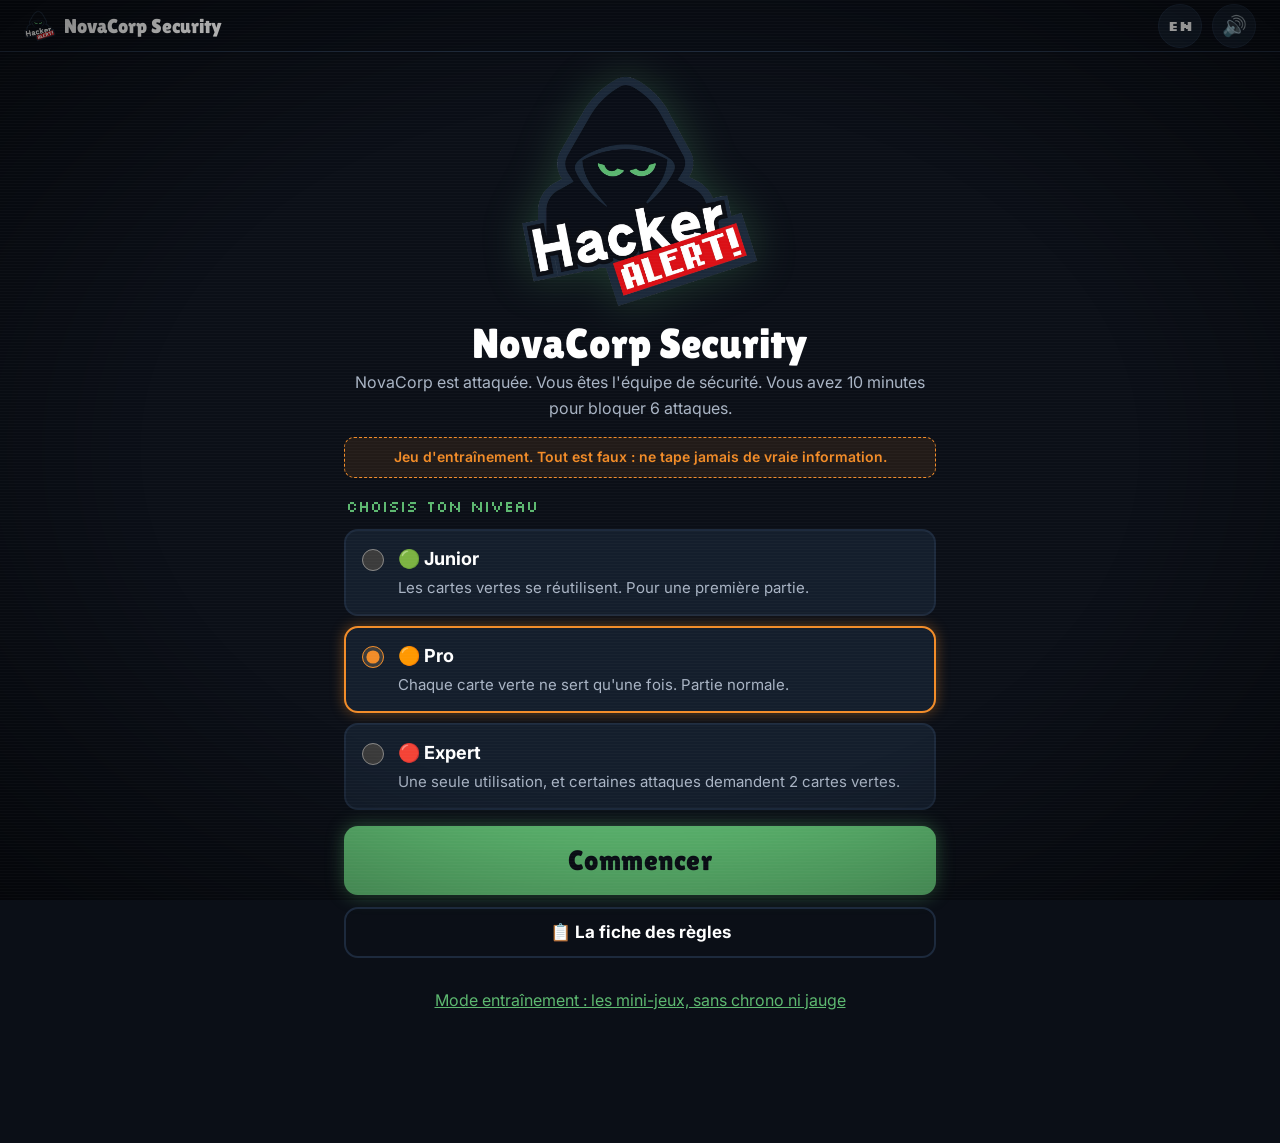
==== index.html @ 829f6066 "Refactor code structure for improved readability and maintainabilityco" ====
<!doctype html>
<html lang="fr">
<head>
<meta charset="utf-8">
<meta name="viewport" content="width=device-width, initial-scale=1, viewport-fit=cover">
<title>NovaCorp Security</title>
<meta name="description" content="Appli du jeu Hacker Alert, le jeu de cartes coopératif de cybersécurité. Jeu d'entraînement : tout est faux.">
<meta name="theme-color" content="#0B0F17">
<link rel="icon" href="logo.png">
<link rel="preconnect" href="https://fonts.googleapis.com">
<link rel="preconnect" href="https://fonts.gstatic.com" crossorigin>
<link href="https://fonts.googleapis.com/css2?family=Inter:wght@400;500;600;700&family=Lilita+One&family=Silkscreen:wght@400;700&display=swap" rel="stylesheet">
<!-- Styles : variables communes avec regles.html, puis un fichier par partie de l'appli -->
<link rel="stylesheet" href="css/base.css">
<link rel="stylesheet" href="css/app/layout.css">
<link rel="stylesheet" href="css/app/home.css">
<link rel="stylesheet" href="css/app/rules.css">
<link rel="stylesheet" href="css/app/hud.css">
<link rel="stylesheet" href="css/app/pad.css">
<link rel="stylesheet" href="css/app/result.css">
<link rel="stylesheet" href="css/app/end.css">
<link rel="stylesheet" href="css/app/minigames.css">
<link rel="stylesheet" href="css/app/mg-trap.css">
<link rel="stylesheet" href="css/app/mg-password.css">
<link rel="stylesheet" href="css/app/mg-call.css">
<link rel="stylesheet" href="css/app/mg-link.css">
<link rel="stylesheet" href="css/app/mg-desk.css">
<link rel="stylesheet" href="css/app/mg-ransom.css">
</head>
<body class="app">

<!-- Barre du haut -->
<header class="topbar">
  <a class="topbar__brand" href="./"><img src="logo.png" alt="" width="32" height="32"><span class="topbar__name">NovaCorp Security</span></a>
  <span class="topbar__level" id="levelChip" hidden></span>
  <button class="topbar__lang" id="langBtn" type="button" data-i18n="lang.switch" data-i18n-aria="lang.aria">EN</button>
  <button class="topbar__voice" id="voiceBtn" type="button" aria-pressed="true">🔊</button>
</header>

<!-- Chrono, jauge, compteur (pendant une partie) -->
<div class="hud" id="hud" hidden>
  <p class="hud__timer" id="hudTimer" role="timer" data-i18n-aria="hud.time">10:00</p>
  <div class="hud__gauge">
    <p class="hud__label" id="hudLabel">INTRUSION 0/10</p>
    <div class="hud__cells" id="hudCells" aria-hidden="true"></div>
  </div>
  <p class="hud__count"><span data-i18n="hud.attack">Attaque</span> <b id="hudCount">0/6</b></p>
</div>

<main class="screens">

  <!-- Sous-titres de la voix (dans la page : ne cachent jamais les boutons) -->
  <div class="subtitle" id="subtitle" hidden aria-live="polite">
    <span class="subtitle__who">HACKER</span>
    <span class="subtitle__text"></span>
  </div>

  <!-- ===== Accueil ===== -->
  <section class="screen home" id="screen-home" hidden aria-labelledby="homeTitle">
    <img class="home__logo" src="logo.png" alt="Hacker Alert" width="920" height="920">
    <h1 class="home__title" id="homeTitle">NovaCorp Security</h1>
    <p class="home__intro" data-i18n="home.intro"></p>
    <p class="fake-banner" data-i18n="fake"></p>

    <div class="home__resume" id="resumeBox" hidden>
      <p data-i18n="home.resume"></p>
      <div class="btn-row">
        <button class="btn btn--primary" id="resumeBtn" type="button" data-i18n="home.continue"></button>
        <button class="btn btn--ghost" id="discardBtn" type="button" data-i18n="home.new"></button>
      </div>
    </div>

    <form class="levels" id="levelForm">
      <fieldset>
        <legend class="levels__legend" data-i18n="home.level"></legend>
        <label class="level-opt level-opt--junior">
          <input type="radio" name="level" value="junior">
          <span class="level-opt__name">🟢 Junior</span>
          <span class="level-opt__text" data-i18n="lvl.junior"></span>
        </label>
        <label class="level-opt level-opt--pro">
          <input type="radio" name="level" value="pro" checked>
          <span class="level-opt__name">🟠 Pro</span>
          <span class="level-opt__text" data-i18n="lvl.pro"></span>
        </label>
        <label class="level-opt level-opt--expert">
          <input type="radio" name="level" value="expert">
          <span class="level-opt__name">🔴 Expert</span>
          <span class="level-opt__text" data-i18n="lvl.expert"></span>
        </label>
      </fieldset>
      <button class="btn btn--start" type="submit" data-i18n="home.start"></button>
    </form>

    <button class="btn btn--ghost home__rules" type="button" data-open-rules data-i18n="home.rules"></button>
    <a class="home__practice" href="?c=practice" data-i18n="home.practice"></a>
  </section>

  <!-- ===== Fiche des règles ===== -->
  <section class="screen rules" id="screen-rules" hidden aria-labelledby="rulesTitle">
    <h1 class="rules__title" id="rulesTitle" data-i18n="rules.title"></h1>
    <div class="rules__sheet" data-i18n-html="rules.html"></div>
    <a class="rules__full" href="regles.html" data-i18n="rules.full"></a>
    <button class="btn btn--primary" id="rulesBack" type="button" data-i18n="back"></button>
  </section>

  <!-- ===== Partie : pavé du maître du jeu ===== -->
  <section class="screen game" id="screen-game" hidden>
    <div class="pad" id="pad">
      <p class="pad__help" data-i18n="pad.help"></p>
      <p class="pad__display" id="padDisplay" aria-live="polite"><span class="pad__hash">#</span><span id="padNumber">—</span></p>
      <p class="pad__msg" id="padMsg" role="status"></p>
      <div class="pad__keys" id="padKeys">
        <button type="button" data-key="1">1</button><button type="button" data-key="2">2</button><button type="button" data-key="3">3</button>
        <button type="button" data-key="4">4</button><button type="button" data-key="5">5</button><button type="button" data-key="6">6</button>
        <button type="button" data-key="7">7</button><button type="button" data-key="8">8</button><button type="button" data-key="9">9</button>
        <button type="button" data-key="del" data-i18n-aria="pad.delete">⌫</button><button type="button" data-key="0">0</button>
        <button type="button" data-key="ok" class="pad__ok">OK</button>
      </div>
    </div>

    <!-- Carte affichée -->
    <article class="card-panel" id="cardPanel" hidden aria-live="polite">
      <header class="card-panel__head">
        <span class="card-panel__num" id="cpNum">#0</span>
        <span class="card-panel__fam" id="cpFam"></span>
        <span class="card-panel__sev" id="cpSev"></span>
      </header>
      <p class="card-panel__real" id="cpReal" hidden data-i18n="card.real"></p>
      <p class="card-panel__text" id="cpText"></p>
      <dl class="card-panel__answers">
        <div class="card-panel__best"><dt data-i18n="card.best"></dt><dd id="cpBest"></dd></div>
        <div class="card-panel__ok"><dt data-i18n="card.ok"></dt><dd id="cpOk"></dd></div>
      </dl>
      <p class="card-panel__expert" id="cpExpert" hidden></p>
      <div class="verdicts">
        <button class="verdict verdict--right" id="vRight" type="button"><span data-i18n="v.right"></span><small data-i18n="v.right.sub"></small></button>
        <button class="verdict verdict--almost" id="vAlmost" type="button"><span data-i18n="v.almost"></span><small data-i18n="v.almost.sub"></small></button>
        <button class="verdict verdict--wrong" id="vWrong" type="button"><span data-i18n="v.wrong"></span><small id="vWrongSub"></small></button>
      </div>
      <button class="btn btn--ghost btn--small" id="cpBack" type="button" data-i18n="card.back"></button>
    </article>

    <!-- Carte QR -->
    <article class="qr-panel" id="qrPanel" hidden aria-live="polite">
      <p class="qr-panel__tag" data-i18n="qr.tag"></p>
      <h2 class="qr-panel__name" id="qrName"></h2>
      <p class="qr-panel__text" data-i18n="qr.text"></p>
      <button class="btn btn--primary" id="qrOpen" type="button" data-i18n="qr.open"></button>
      <button class="btn btn--ghost btn--small" id="qrBack" type="button" data-i18n="card.back"></button>
    </article>

    <div class="game__links">
      <button class="btn btn--link" type="button" data-open-rules data-i18n="game.rules"></button>
      <button class="btn btn--link" id="abandonBtn" type="button" data-i18n="game.abandon"></button>
    </div>
  </section>

  <!-- ===== Mini-jeu ===== -->
  <section class="screen minigame" id="screen-minigame" hidden>
    <p class="fake-banner" data-i18n="fake"></p>
    <div class="mg" id="mgRoot"></div>
  </section>

  <!-- ===== Résultat d'une attaque ===== -->
  <section class="screen result" id="screen-result" hidden aria-live="assertive" aria-labelledby="resTitle">
    <div class="result__box" id="resBox">
      <p class="result__icon" id="resIcon" aria-hidden="true"></p>
      <h2 class="result__title" id="resTitle"></h2>
      <p class="result__summary" id="resSummary"></p>
      <ul class="result__calc" id="resCalc"></ul>
      <p class="result__gauge" id="resGauge"></p>
      <div class="result__learn">
        <p class="result__best" id="resBest"></p>
        <p class="result__why" id="resWhy"></p>
      </div>
      <p class="result__note" id="resNote" hidden></p>
      <button class="btn btn--primary" id="resNext" type="button"></button>
    </div>
  </section>

  <!-- ===== Fin de partie ===== -->
  <section class="screen end" id="screen-end" hidden aria-labelledby="endTitle">
    <div class="end__screen" id="endScreen">
      <p class="end__big" id="endBig" data-text=""></p>
      <h2 class="end__title" id="endTitle"></h2>
      <p class="end__score" id="endScore"></p>
    </div>
    <h3 class="end__recap-title" data-i18n="end.recap"></h3>
    <ol class="end__recap" id="endRecap"></ol>
    <button class="btn btn--start" id="newGameBtn" type="button" data-i18n="end.new"></button>
  </section>

  <!-- ===== Entraînement ===== -->
  <section class="screen practice" id="screen-practice" hidden aria-labelledby="practiceTitle">
    <h1 class="practice__title" id="practiceTitle" data-i18n="pr.title"></h1>
    <p class="practice__intro" data-i18n="pr.intro"></p>
    <p class="fake-banner" data-i18n="fake"></p>
    <ul class="practice__list" id="practiceList"></ul>
    <a class="btn btn--ghost" href="./" data-i18n="back.home"></a>
  </section>
</main>

<script src="js/i18n.js"></script>
<script src="js/cards.js"></script>
<script src="js/cards-fr.js"></script>
<script src="js/game.js"></script>
<script src="js/minigames/common.js"></script>
<script src="js/minigames/trap.js"></script>
<script src="js/minigames/password.js"></script>
<script src="js/minigames/call.js"></script>
<script src="js/minigames/link.js"></script>
<script src="js/minigames/desk.js"></script>
<script src="js/minigames/ransom.js"></script>
<script src="js/app.js"></script>
</body>
</html>
---- css/base.css ----
/* =========================================================
   BASE : variables, reset, effets d'écran, mise en page
   ========================================================= */

/* ---------- Variables ---------- */
:root {
  --bg: #0B0F17;
  --navy: #1D2A3D;
  --navy-2: #141E2C;
  --green: #5DB870;
  --red: #D71920;
  --red-text: #FF5A5F; /* rouge plus clair pour le texte : contraste lisible sur fond sombre */
  --orange: #F28C28;
  --white: #FFFFFF;
  --muted: #A9B4C4;

  --glow-green: 0 0 18px rgba(93, 184, 112, .45);
  --glow-red: 0 0 18px rgba(215, 25, 32, .5);

  --font-title: "Lilita One", system-ui, sans-serif;
  --font-pixel: "Silkscreen", ui-monospace, monospace;
  --font-body: "Inter", system-ui, -apple-system, "Segoe UI", sans-serif;

  --bar-h: 40px;
  --nav-h: 52px;
  --gutter: 16px;
  --maxw: 1100px;

  color-scheme: dark;
}

/* ---------- Reset ---------- */
*,
*::before,
*::after {
  box-sizing: border-box;
}

html {
  scroll-behavior: smooth;
  scroll-padding-top: calc(var(--bar-h) + var(--nav-h) + 12px);
  -webkit-text-size-adjust: 100%;
}

body {
  margin: 0;
  background: var(--bg);
  color: var(--white);
  font-family: var(--font-body);
  font-size: 16px;
  line-height: 1.6;
  overflow-x: hidden;
}

img {
  max-width: 100%;
  display: block;
}

a {
  color: var(--green);
}

:focus-visible {
  outline: 2px solid var(--green);
  outline-offset: 3px;
  border-radius: 4px;
}

/* ---------- Scanlines + vignette ---------- */
body::before {
  content: "";
  position: fixed;
  inset: 0;
  pointer-events: none;
  z-index: 100;
  background: repeating-linear-gradient(to bottom, rgba(255, 255, 255, .025) 0 1px, transparent 1px 3px);
}

body::after {
  content: "";
  position: fixed;
  inset: 0;
  pointer-events: none;
  z-index: 99;
  background: radial-gradient(ellipse at center, transparent 55%, rgba(0, 0, 0, .55) 100%);
}

/* ---------- Conteneur ---------- */
.wrap {
  max-width: var(--maxw);
  margin: 0 auto;
  padding: 0 var(--gutter);
}

/* ---------- Grilles (pour le contenu à venir) ---------- */
.grid {
  display: grid;
  gap: 16px;
  grid-template-columns: 1fr;
}

@media (min-width: 640px) {
  .grid--2,
  .grid--3 {
    grid-template-columns: repeat(2, 1fr);
  }
}

@media (min-width: 960px) {
  .grid--3 {
    grid-template-columns: repeat(3, 1fr);
  }
}

/* ---------- Apparition au scroll ---------- */
.reveal {
  opacity: 0;
  transform: translateY(28px);
  transition: opacity .7s ease, transform .7s ease;
}

.reveal.is-visible {
  opacity: 1;
  transform: none;
}

.no-js .reveal {
  opacity: 1;
  transform: none;
}

/* ---------- Ordinateur ---------- */
@media (min-width: 768px) {
  :root {
    --gutter: 24px;
  }
}

/* ---------- Réduire les animations ---------- */
@media (prefers-reduced-motion: reduce) {
  html {
    scroll-behavior: auto;
  }

  *,
  *::before,
  *::after {
    animation: none !important;
    transition: none !important;
  }

  .reveal {
    opacity: 1;
    transform: none;
  }
}
---- css/app/layout.css ----
/* =========================================================
   APPLI — MISE EN PAGE GÉNÉRALE
   Barre du haut, écrans, boutons, bandeau "fake", sous-titres,
   écran rouge (alerte) et clignotement (30 dernières secondes).
   Les variables (couleurs, polices) viennent de css/base.css.
   ========================================================= */

body.app {
  min-height: 100svh;
  padding-bottom: env(safe-area-inset-bottom);
  transition: background-color .4s;
}

/* ---------- Barre du haut ---------- */
.topbar {
  position: sticky;
  top: 0;
  z-index: 30;
  height: 52px;
  display: flex;
  align-items: center;
  gap: 10px;
  padding: 0 var(--gutter);
  background: rgba(11, 15, 23, .95);
  border-bottom: 1px solid var(--navy);
}

.topbar__brand {
  display: flex;
  align-items: center;
  gap: 8px;
  min-width: 0;
  min-height: 44px;
  margin-right: auto;
  overflow: hidden;
  font-family: var(--font-title);
  font-size: 20px;
  color: var(--white);
  text-decoration: none;
  white-space: nowrap;
}

.topbar__name {
  min-width: 0;
  overflow: hidden;
  text-overflow: ellipsis;
}

.topbar__brand img {
  flex: 0 0 auto;
  width: 32px;
  height: 32px;
}

.topbar__level {
  padding: 2px 8px;
  border: 1px solid var(--navy);
  border-radius: 6px;
  font-family: var(--font-pixel);
  font-size: 14px;
  color: var(--muted);
}

/* Bouton de langue : affiche l'autre langue (EN en français, FR en anglais) */
.topbar__lang {
  flex: 0 0 auto;
  min-width: 44px;
  height: 44px;
  padding: 0 8px;
  border: 1px solid var(--navy);
  border-radius: 22px;
  background: var(--navy-2);
  color: var(--white);
  font-family: var(--font-pixel);
  font-weight: 700;
  font-size: 14px;
  cursor: pointer;
}

.topbar__voice {
  flex: 0 0 auto;
  width: 44px;
  height: 44px;
  border: 1px solid var(--navy);
  border-radius: 50%;
  background: var(--navy-2);
  font-size: 20px;
  line-height: 1;
  cursor: pointer;
}

.topbar__voice[aria-pressed="false"] {
  opacity: .6;
}

/* ---------- Écrans ---------- */
.screens {
  max-width: 640px;
  margin: 0 auto;
  padding: 20px var(--gutter) 120px;
}

.screen[hidden] {
  display: none;
}

/* ---------- Boutons ---------- */
.btn {
  display: inline-flex;
  align-items: center;
  justify-content: center;
  min-height: 48px;
  padding: 10px 20px;
  border: 2px solid transparent;
  border-radius: 14px;
  font: inherit;
  font-weight: 700;
  font-size: 17px;
  text-align: center;
  text-decoration: none;
  cursor: pointer;
  transition: transform .1s, box-shadow .2s, background-color .2s;
}

.btn:active {
  transform: scale(.97);
}

.btn--primary {
  width: 100%;
  background: var(--green);
  color: var(--bg);
  box-shadow: var(--glow-green);
}

.btn--start {
  width: 100%;
  min-height: 60px;
  font-family: var(--font-title);
  font-weight: 400;
  font-size: 28px;
  letter-spacing: .5px;
  background: var(--green);
  color: var(--bg);
  box-shadow: var(--glow-green);
}

.btn--ghost {
  background: transparent;
  border-color: var(--navy);
  color: var(--white);
}

.btn--small {
  min-height: 44px;
  font-size: 15px;
  font-weight: 600;
}

.btn--link {
  display: block;
  min-height: 44px;
  margin: 28px auto 0;
  padding: 8px 12px;
  border: 0;
  background: none;
  color: var(--muted);
  font: inherit;
  font-size: 15px;
  text-decoration: underline;
  cursor: pointer;
}

/* Liens sous le pavé : fiche des règles, abandonner */
.game__links {
  display: flex;
  flex-wrap: wrap;
  justify-content: center;
  gap: 0 16px;
  margin-top: 20px;
}

.game__links .btn--link {
  margin: 0;
}

.btn-row {
  display: grid;
  grid-template-columns: 1fr;
  gap: 10px;
}

/* ---------- Bandeau "tout est faux" ---------- */
.fake-banner {
  margin: 0 0 16px;
  padding: 8px 12px;
  border: 1px dashed var(--orange);
  border-radius: 10px;
  background: rgba(242, 140, 40, .1);
  color: var(--orange);
  font-size: 14px;
  font-weight: 600;
  text-align: center;
}

/* ---------- Sous-titres de la voix (en haut de l'écran, dans la page) ---------- */
.subtitle {
  margin: 0 0 16px;
  padding: 12px 16px;
  border: 2px solid var(--red);
  border-radius: 14px;
  background: rgba(11, 15, 23, .96);
  box-shadow: var(--glow-red);
  animation: subtitle-in .3s ease;
}

.subtitle[hidden] {
  display: none;
}

.subtitle__who {
  display: block;
  font-family: var(--font-pixel);
  font-weight: 700;
  font-size: 14px;
  color: var(--red-text);
}

.subtitle__text {
  display: block;
  font-size: 17px;
  font-weight: 600;
}

@keyframes subtitle-in {
  from {
    opacity: 0;
    transform: translateY(12px);
  }
}

/* ---------- Écran rouge : jauge à 5 ou plus ---------- */
body.app.is-alert {
  background: #2A0A0E;
}

body.app.is-alert .topbar {
  background: rgba(42, 10, 14, .95);
  border-bottom-color: var(--red);
}

/* Flash rouge au passage de l'alerte */
body.app.flash::after {
  animation: alert-flash 1.2s ease-out;
}

@keyframes alert-flash {
  0%, 40% {
    background: rgba(215, 25, 32, .55);
  }
}

/* ---------- 30 dernières secondes : bord qui clignote ---------- */
body.app.is-final::before {
  box-shadow: inset 0 0 0 4px var(--red);
  animation: final-blink 1s steps(1) infinite;
}

@keyframes final-blink {
  50% {
    box-shadow: none;
  }
}

/* ---------- Tablette / ordinateur ---------- */
@media (min-width: 480px) {
  .btn-row {
    grid-template-columns: 1fr 1fr;
  }
}
---- css/app/home.css ----
/* =========================================================
   APPLI — ACCUEIL (choix du niveau) ET MODE ENTRAÎNEMENT
   ========================================================= */

.home {
  text-align: center;
}

.home__logo {
  width: min(60vw, 240px);
  height: auto;
  margin: 0 auto;
  filter: drop-shadow(0 0 20px rgba(93, 184, 112, .25));
}

.home__title {
  margin: 8px 0 4px;
  font-family: var(--font-title);
  font-weight: 400;
  font-size: clamp(30px, 9vw, 42px);
  line-height: 1.1;
}

.home__intro {
  margin: 0 0 16px;
  color: var(--muted);
}

/* Partie en cours */
.home__resume {
  margin: 0 0 20px;
  padding: 16px;
  border: 2px solid var(--green);
  border-radius: 14px;
  background: var(--navy-2);
}

.home__resume p {
  margin: 0 0 12px;
  font-weight: 600;
}

/* ---------- Choix du niveau ---------- */
.levels fieldset {
  margin: 0 0 16px;
  padding: 0;
  border: 0;
  display: grid;
  gap: 10px;
  text-align: left;
}

.levels__legend {
  margin-bottom: 10px;
  font-family: var(--font-pixel);
  font-size: 16px;
  color: var(--green);
}

.level-opt {
  --opt-color: var(--green);
  position: relative;
  display: grid;
  gap: 2px;
  padding: 14px 16px 14px 52px;
  border: 2px solid var(--navy);
  border-radius: 14px;
  background: var(--navy-2);
  cursor: pointer;
  transition: border-color .2s, box-shadow .2s;
}

.level-opt--pro {
  --opt-color: var(--orange);
}

.level-opt--expert {
  --opt-color: var(--red);
}

/* Bouton radio redessiné */
.level-opt input {
  position: absolute;
  left: 16px;
  top: 18px;
  width: 22px;
  height: 22px;
  margin: 0;
  accent-color: var(--opt-color);
}

.level-opt__name {
  font-weight: 700;
  font-size: 18px;
}

.level-opt__text {
  color: var(--muted);
  font-size: 15px;
}

.level-opt:has(input:checked) {
  border-color: var(--opt-color);
  box-shadow: 0 0 14px color-mix(in srgb, var(--opt-color) 40%, transparent);
}

.level-opt:has(input:focus-visible) {
  outline: 2px solid var(--green);
  outline-offset: 3px;
}

.home__practice {
  display: inline-block;
  min-height: 44px;
  margin-top: 20px;
  padding: 10px 4px;
  color: var(--green);
}

/* ---------- Mode entraînement ---------- */
.practice__title {
  margin: 0 0 4px;
  font-family: var(--font-title);
  font-weight: 400;
  font-size: 34px;
}

.practice__intro {
  margin: 0 0 14px;
  color: var(--muted);
}

.practice__list {
  list-style: none;
  padding: 0;
  margin: 0 0 20px;
  display: grid;
  gap: 10px;
}

.practice__item {
  width: 100%;
  min-height: 64px;
  display: grid;
  grid-template-columns: auto 1fr auto;
  align-items: center;
  gap: 12px;
  padding: 12px 16px;
  border: 2px solid var(--red);
  border-radius: 14px;
  background: var(--navy-2);
  color: var(--white);
  font: inherit;
  text-align: left;
  cursor: pointer;
}

.practice__cards {
  font-family: var(--font-pixel);
  font-size: 14px;
  color: var(--red-text);
}

.practice__name {
  font-family: var(--font-title);
  font-size: 21px;
}

.practice__sev {
  white-space: nowrap;
  font-size: 14px;
}
---- css/app/rules.css ----
/* =========================================================
   APPLI — FICHE DES RÈGLES (résumé, accessible pendant la partie)
   ========================================================= */

.home__rules {
  width: 100%;
  margin-top: 12px;
}

.rules__title {
  margin: 0 0 12px;
  font-family: var(--font-title);
  font-weight: 400;
  font-size: clamp(28px, 8vw, 36px);
  line-height: 1.1;
}

.rules__sheet {
  padding: 4px 18px 16px;
  border: 2px solid var(--green);
  border-radius: 16px;
  background: var(--navy-2);
}

.rules__sheet h3 {
  margin: 18px 0 6px;
  font-family: var(--font-pixel);
  font-weight: 700;
  font-size: 15px;
  color: var(--green);
  text-transform: uppercase;
}

.rules__sheet p,
.rules__sheet ul,
.rules__sheet ol {
  margin: 0;
}

.rules__sheet ul,
.rules__sheet ol {
  padding-left: 22px;
}

.rules__sheet li + li {
  margin-top: 4px;
}

.rules__sheet li::marker {
  color: var(--green);
  font-weight: 700;
}

.rules__sheet strong {
  color: var(--white);
}

.rules__full {
  display: inline-block;
  min-height: 44px;
  margin: 12px 0 8px;
  padding: 10px 0;
  color: var(--green);
}
---- css/app/hud.css ----
/* =========================================================
   APPLI — CHRONO, JAUGE ET COMPTEUR (toujours visibles en partie)
   ========================================================= */

.hud {
  position: sticky;
  top: 52px;
  z-index: 25;
  display: grid;
  grid-template-columns: auto 1fr auto;
  align-items: center;
  gap: 12px;
  padding: 10px var(--gutter);
  background: rgba(11, 15, 23, .95);
  border-bottom: 1px solid var(--navy);
}

.hud[hidden] {
  display: none;
}

/* Chrono */
.hud__timer {
  margin: 0;
  font-family: var(--font-pixel);
  font-weight: 700;
  font-size: 30px;
  line-height: 1;
  color: var(--white);
  text-shadow: var(--glow-green);
}

/* Jauge */
.hud__gauge {
  min-width: 0;
}

.hud__label {
  margin: 0 0 4px;
  font-family: var(--font-pixel);
  font-size: 13px;
  color: var(--muted);
}

.hud__cells {
  display: grid;
  grid-template-columns: repeat(10, 1fr);
  gap: 3px;
}

.hud__cell {
  --c: var(--red);
  height: 16px;
  border: 1px solid var(--navy);
  border-radius: 3px;
  background: var(--navy-2);
  transition: background-color .3s, box-shadow .3s;
}

.hud__cell--g {
  --c: var(--green);
}

.hud__cell--o {
  --c: var(--orange);
}

.hud__cell:nth-child(5),
.hud__cell:nth-child(10) {
  border-color: var(--red);
}

.hud__cell.is-on {
  background: var(--c);
  border-color: var(--c);
  box-shadow: 0 0 8px var(--c);
}

/* Compteur d'attaques */
.hud__count {
  margin: 0;
  font-size: 14px;
  color: var(--muted);
  text-align: center;
  line-height: 1.2;
}

.hud__count b {
  display: block;
  font-family: var(--font-pixel);
  font-size: 20px;
  color: var(--white);
}

/* ---------- Alerte rouge et fin du chrono ---------- */
body.is-alert .hud {
  background: rgba(42, 10, 14, .96);
  border-bottom-color: var(--red);
}

body.is-alert .hud__label {
  color: var(--red-text);
}

body.is-alert .hud__timer {
  text-shadow: var(--glow-red);
}

body.is-final .hud__timer {
  color: var(--red-text);
  animation: timer-blink 1s steps(1) infinite;
}

@keyframes timer-blink {
  50% {
    opacity: .35;
  }
}

/* ---------- Très petits écrans ---------- */
@media (max-width: 359px) {
  .hud__timer {
    font-size: 24px;
  }
}
---- css/app/pad.css ----
/* =========================================================
   APPLI — PAVÉ DU MAÎTRE DU JEU, CARTE AFFICHÉE, CARTE QR
   ========================================================= */

/* ---------- Pavé numérique ---------- */
.pad[hidden],
.card-panel[hidden],
.qr-panel[hidden] {
  display: none;
}

.pad__help {
  margin: 0 0 8px;
  color: var(--muted);
  text-align: center;
}

.pad__display {
  margin: 0;
  padding: 10px;
  border: 2px solid var(--navy);
  border-radius: 14px;
  background: var(--navy-2);
  font-family: var(--font-pixel);
  font-weight: 700;
  font-size: 48px;
  line-height: 1.1;
  text-align: center;
  color: var(--white);
}

.pad__hash {
  color: var(--red-text);
}

.pad__msg {
  min-height: 24px;
  margin: 6px 0;
  color: var(--orange);
  font-weight: 600;
  text-align: center;
}

.pad__keys {
  display: grid;
  grid-template-columns: repeat(3, 1fr);
  gap: 8px;
}

.pad__keys button {
  min-height: 60px;
  border: 2px solid var(--navy);
  border-radius: 14px;
  background: var(--navy-2);
  color: var(--white);
  font-family: var(--font-pixel);
  font-weight: 700;
  font-size: 26px;
  cursor: pointer;
  transition: transform .08s, background-color .15s;
}

.pad__keys button:active {
  transform: scale(.95);
  background: var(--navy);
}

.pad__keys .pad__ok {
  background: var(--green);
  border-color: var(--green);
  color: var(--bg);
}

/* ---------- Carte rouge affichée ---------- */
.card-panel {
  padding: 16px;
  border: 4px solid var(--red);
  border-radius: 18px;
  background: var(--navy-2);
  box-shadow: var(--glow-red);
}

.card-panel__head {
  display: flex;
  align-items: center;
  gap: 10px;
  flex-wrap: wrap;
}

.card-panel__num {
  font-family: var(--font-pixel);
  font-weight: 700;
  font-size: 28px;
  color: var(--red-text);
}

.card-panel__fam {
  padding: 2px 8px;
  border: 1px solid var(--navy);
  border-radius: 6px;
  font-size: 14px;
  color: var(--muted);
}

.card-panel__sev {
  margin-left: auto;
  white-space: nowrap;
}

.card-panel__real {
  margin: 10px 0 0;
  padding: 4px 10px;
  display: inline-block;
  border-radius: 6px;
  background: rgba(93, 184, 112, .15);
  color: var(--green);
  font-weight: 700;
  font-size: 14px;
}

.card-panel__real[hidden] {
  display: none;
}

.card-panel__text {
  margin: 12px 0;
  font-size: 18px;
  font-weight: 600;
  line-height: 1.45;
}

.card-panel__answers {
  margin: 0 0 12px;
  display: grid;
  gap: 6px;
}

.card-panel__answers div {
  display: grid;
  grid-template-columns: 7.5em 1fr;
  gap: 8px;
  padding: 8px 12px;
  border-radius: 10px;
  background: var(--bg);
}

.card-panel__answers dt {
  font-family: var(--font-pixel);
  font-size: 14px;
  padding-top: 2px;
}

.card-panel__answers dd {
  margin: 0;
  font-weight: 700;
}

.card-panel__best dt {
  color: var(--green);
}

.card-panel__ok dt {
  color: var(--orange);
}

.card-panel__expert {
  margin: 0 0 12px;
  font-size: 15px;
  color: var(--red-text);
  font-weight: 600;
}

/* ---------- Boutons Right / Almost / Wrong ---------- */
.verdicts {
  display: grid;
  gap: 8px;
  margin-bottom: 12px;
}

.verdict {
  display: flex;
  flex-direction: column;
  align-items: flex-start;
  min-height: 60px;
  padding: 10px 16px;
  border: 2px solid var(--v);
  border-radius: 14px;
  background: color-mix(in srgb, var(--v) 14%, var(--navy-2));
  color: var(--white);
  font: inherit;
  font-weight: 700;
  font-size: 18px;
  text-align: left;
  cursor: pointer;
}

.verdict small {
  font-weight: 400;
  font-size: 14px;
  color: var(--muted);
}

.verdict--right {
  --v: var(--green);
}

.verdict--almost {
  --v: var(--orange);
}

.verdict--wrong {
  --v: var(--red);
}

/* Almost grisé : pas de défense acceptable */
.verdict:disabled {
  opacity: .35;
  cursor: not-allowed;
  border-style: dashed;
}

.card-panel .btn--ghost,
.qr-panel .btn--ghost {
  width: 100%;
}

/* ---------- Carte QR ---------- */
.qr-panel {
  padding: 20px 16px;
  border: 4px solid var(--red);
  border-radius: 18px;
  background: var(--navy-2);
  text-align: center;
}

.qr-panel__tag {
  margin: 0;
  font-family: var(--font-pixel);
  font-size: 14px;
  color: var(--red-text);
}

.qr-panel__name {
  margin: 6px 0 8px;
  font-family: var(--font-title);
  font-weight: 400;
  font-size: 30px;
  line-height: 1.15;
}

.qr-panel__text {
  margin: 0 0 16px;
  color: var(--muted);
}

.qr-panel .btn--primary {
  margin-bottom: 10px;
  min-height: 60px;
  font-size: 22px;
}
---- css/app/result.css ----
/* =========================================================
   APPLI — RÉSULTAT D'UNE ATTAQUE (sanction + explication)
   ========================================================= */

.result__box {
  --r: var(--green);
  padding: 20px 16px;
  border: 4px solid var(--r);
  border-radius: 18px;
  background: var(--navy-2);
  box-shadow: 0 0 22px color-mix(in srgb, var(--r) 40%, transparent);
  text-align: center;
  animation: result-in .35s ease;
}

.result__box.is-almost {
  --r: var(--orange);
}

.result__box.is-wrong {
  --r: var(--red);
}

@keyframes result-in {
  from {
    opacity: 0;
    transform: scale(.94);
  }
}

.result__icon {
  margin: 0;
  font-size: 44px;
  line-height: 1;
}

.result__title {
  margin: 8px 0 4px;
  font-family: var(--font-title);
  font-weight: 400;
  font-size: clamp(30px, 9vw, 40px);
  line-height: 1.1;
}

.result__summary {
  margin: 0 0 12px;
  font-weight: 600;
}

.result__summary[hidden] {
  display: none;
}

/* Calcul de la sanction */
.result__calc {
  list-style: none;
  padding: 0;
  margin: 0 0 10px;
  display: grid;
  gap: 4px;
  text-align: left;
}

.result__calc li {
  padding: 6px 12px;
  border-radius: 8px;
  background: var(--bg);
}

.result__calc .is-bonus {
  color: var(--red-text);
  font-weight: 600;
}

.result__calc .is-total {
  font-family: var(--font-pixel);
  font-weight: 700;
  font-size: 18px;
}

.result__gauge {
  margin: 0 0 14px;
  font-family: var(--font-pixel);
  font-size: 16px;
  color: var(--muted);
}

.result__gauge[hidden],
.result__best[hidden],
.result__note[hidden] {
  display: none;
}

/* Ce qu'on apprend */
.result__learn {
  margin: 0 0 16px;
  padding: 14px;
  border-left: 4px solid var(--green);
  border-radius: 8px;
  background: var(--bg);
  text-align: left;
}

.result__best {
  margin: 0 0 6px;
  font-weight: 700;
  color: var(--green);
}

.result__why {
  margin: 0;
  line-height: 1.5;
}

.result__note {
  margin: 0 0 16px;
  padding: 10px 12px;
  border: 1px dashed var(--orange);
  border-radius: 10px;
  color: var(--orange);
  font-size: 15px;
  text-align: left;
}
---- css/app/end.css ----
/* =========================================================
   APPLI — FIN DE PARTIE (gagné / perdu + récapitulatif)
   ========================================================= */

.end__screen {
  margin: 0 0 20px;
  padding: 32px 16px;
  border-radius: 18px;
  text-align: center;
  overflow: hidden;
}

.end__screen.is-won {
  background: radial-gradient(ellipse at center, #2E7A42 0%, #123A1E 100%);
  box-shadow: var(--glow-green);
}

.end__screen.is-lost {
  background:
    repeating-linear-gradient(to bottom, rgba(0, 0, 0, .18) 0 2px, transparent 2px 4px),
    radial-gradient(ellipse at center, #E0262D 0%, #8E0E13 100%);
  box-shadow: var(--glow-red);
}

.end__big {
  position: relative;
  display: inline-block;
  margin: 0;
  font-family: var(--font-pixel);
  font-weight: 700;
  font-size: clamp(34px, 11vw, 64px);
  line-height: 1.05;
  color: var(--white);
  text-shadow: 3px 3px 0 rgba(0, 0, 0, .4);
}

/* Effet glitch quand c'est perdu */
.is-lost .end__big {
  animation: end-shake 1.2s steps(1, end) .3s 2 both;
}

.is-lost .end__big::before {
  content: attr(data-text);
  position: absolute;
  inset: 0;
  color: #00F0FF;
  opacity: 0;
  animation: end-slice 1.2s steps(1, end) .3s 2 both;
}

@keyframes end-shake {
  10% { transform: translate(-4px, 2px); }
  20% { transform: translate(4px, -2px); }
  30% { transform: translate(0); }
  60% { transform: translate(3px, 0); }
  70% { transform: translate(0); }
}

@keyframes end-slice {
  10% { opacity: .9; transform: translate(-6px, 0); clip-path: inset(10% 0 60% 0); }
  20% { transform: translate(5px, 0); clip-path: inset(55% 0 15% 0); }
  30% { opacity: 0; }
  60% { opacity: .9; transform: translate(-3px, 0); clip-path: inset(35% 0 40% 0); }
  70% { opacity: 0; }
}

.end__title {
  margin: 10px 0 4px;
  font-family: var(--font-title);
  font-weight: 400;
  font-size: clamp(26px, 8vw, 36px);
  color: var(--white);
}

.end__score {
  margin: 0;
  font-weight: 700;
  font-size: 18px;
  color: var(--white);
}

/* ---------- Récapitulatif ---------- */
.end__recap-title {
  margin: 0 0 10px;
  font-family: var(--font-title);
  font-weight: 400;
  font-size: 24px;
}

.end__recap {
  list-style: none;
  padding: 0;
  margin: 0 0 20px;
  display: grid;
  gap: 8px;
}

.end__row {
  --e: var(--green);
  display: grid;
  grid-template-columns: 1fr auto auto;
  align-items: center;
  gap: 10px;
  padding: 10px 14px;
  border: 1px solid var(--navy);
  border-left: 5px solid var(--e);
  border-radius: 10px;
  background: var(--navy-2);
}

.end__row--almost {
  --e: var(--orange);
}

.end__row--wrong {
  --e: var(--red);
}

.end__name {
  font-weight: 600;
}

.end__verdict {
  font-size: 14px;
  color: var(--muted);
}

.end__cost {
  min-width: 2.5ch;
  font-family: var(--font-pixel);
  font-weight: 700;
  text-align: right;
}
---- css/app/minigames.css ----
/* =========================================================
   APPLI — MINI-JEUX : ÉLÉMENTS COMMUNS
   En-tête, consigne, boutons de décision, barre de temps.
   ========================================================= */

.mg-head {
  display: flex;
  align-items: baseline;
  flex-wrap: wrap;
  gap: 4px 10px;
  margin-bottom: 8px;
}

.mg-head__cards {
  margin: 0;
  font-family: var(--font-pixel);
  font-size: 14px;
  color: var(--red-text);
}

.mg-head__name {
  margin: 0;
  flex-basis: 100%;
  font-family: var(--font-title);
  font-weight: 400;
  font-size: clamp(28px, 8vw, 36px);
  line-height: 1.1;
}

.mg-head__sev {
  margin: 0;
  order: 1;
}

.mg-help {
  margin: 0 0 14px;
  color: var(--muted);
}

/* ---------- Boutons de décision ---------- */
.mg-actions {
  display: grid;
  grid-template-columns: 1fr 1fr;
  gap: 10px;
  margin-top: 16px;
}

.mg-actions > :only-child {
  grid-column: 1 / -1;
}

.mg-btn {
  min-height: 56px;
  padding: 10px 12px;
  border: 2px solid var(--b, var(--navy));
  border-radius: 14px;
  background: color-mix(in srgb, var(--b, var(--navy)) 20%, var(--navy-2));
  color: var(--white);
  font: inherit;
  font-weight: 700;
  font-size: 17px;
  line-height: 1.2;
  cursor: pointer;
  transition: transform .08s;
}

.mg-btn:active:not(:disabled) {
  transform: scale(.97);
}

.mg-btn:disabled {
  opacity: .4;
  cursor: not-allowed;
}

.mg-btn--danger {
  --b: var(--red);
}

.mg-btn--safe {
  --b: var(--green);
}

.mg-btn--next {
  --b: var(--green);
  width: 100%;
  background: var(--green);
  color: var(--bg);
}

.mg-btn--ghost {
  --b: var(--navy);
  background: transparent;
}

/* Après la décision */
.mg-after {
  margin-top: 16px;
}

.mg-after[hidden] {
  display: none;
}

.mg-after__text {
  margin: 0 0 10px;
  font-weight: 600;
}

/* ---------- Barre de temps ---------- */
.mg-timer {
  display: flex;
  align-items: center;
  gap: 10px;
  margin-bottom: 12px;
}

.mg-timer__track {
  flex: 1;
  height: 12px;
  border: 1px solid var(--navy);
  border-radius: 6px;
  background: var(--navy-2);
  overflow: hidden;
}

.mg-timer__fill {
  display: block;
  height: 100%;
  background: var(--green);
  transform-origin: left;
  transition: transform .1s linear;
}

.mg-timer__track.is-low .mg-timer__fill {
  background: var(--red);
}

.mg-timer__label {
  min-width: 3.5ch;
  font-family: var(--font-pixel);
  font-weight: 700;
  text-align: right;
}
---- css/app/mg-trap.css ----
/* =========================================================
   MINI-JEU SPOT THE TRAP — faux mail / faux SMS
   (fond clair pour imiter une boîte mail : texte foncé, bon contraste)
   ========================================================= */

.trap__msg {
  border-radius: 14px;
  overflow: hidden;
  color: #1A2230;
  background: #F4F6FA;
}

/* ---------- Mail ---------- */
.trap__header {
  padding: 12px 14px;
  border-bottom: 1px solid #D5DBE5;
  background: #E8ECF3;
}

.trap__from,
.trap__subject {
  margin: 0;
}

.trap__from {
  font-size: 15px;
  word-break: break-word;
}

.trap__subject {
  margin-top: 4px;
  font-weight: 700;
  font-size: 17px;
}

.trap__text {
  margin: 0;
  padding: 14px;
  line-height: 1.6;
}

.trap__cta {
  margin: 0;
  padding: 0 14px 16px;
}

/* ---------- SMS ---------- */
.trap__msg--sms {
  padding: 14px;
}

.trap__smsfrom {
  margin: 0 0 8px;
  font-weight: 700;
  text-align: center;
  font-size: 15px;
}

.trap__bubble {
  margin: 0;
  max-width: 92%;
  padding: 12px 14px;
  border-radius: 18px 18px 18px 4px;
  background: #DDE3EC;
  line-height: 1.6;
}

/* ---------- Morceaux de texte touchables ---------- */
.trap__seg {
  border-radius: 4px;
  cursor: pointer;
  transition: background-color .15s;
}

.trap__seg:hover {
  background: rgba(29, 42, 61, .08);
}

.trap__seg.is-flagged {
  background: #FFE08A;
  box-shadow: 0 0 0 2px #FFE08A;
}

/* Après la décision : les vrais signes d'alerte en rouge */
.is-revealed .trap__seg.is-sus {
  background: #FFD1D3;
  box-shadow: 0 0 0 2px #C8161D;
  color: #8E0E13;
  font-weight: 700;
}

.is-revealed .trap__seg {
  cursor: default;
}

/* ---------- Lien ---------- */
.trap__linkwrap {
  display: inline-flex;
  flex-direction: column;
  align-items: flex-start;
  gap: 6px;
  max-width: 100%;
}

.trap__link {
  min-height: 44px;
  padding: 8px 16px;
  border: 0;
  border-radius: 10px;
  background: #1F6FB2;
  color: #fff;
  font: inherit;
  font-weight: 700;
  cursor: pointer;
  -webkit-touch-callout: none;
  user-select: none;
  -webkit-user-select: none;
}

.trap__msg--sms .trap__link {
  min-height: 0;
  padding: 0;
  background: none;
  color: #1F5FA0;
  text-decoration: underline;
  font-weight: 600;
}

.trap__tip {
  padding: 6px 10px;
  border-radius: 8px;
  background: #1A2230;
  color: #fff;
  font-size: 14px;
  word-break: break-all;
}

.trap__tip[hidden] {
  display: none;
}
---- css/app/mg-password.css ----
/* =========================================================
   MINI-JEU PASSWORD REQUEST — mail + création d'un faux mot de passe
   ========================================================= */

.pw__mail {
  padding: 14px;
  border-radius: 14px;
  background: #F4F6FA;
  color: #1A2230;
}

.pw__mail.is-done {
  opacity: .6;
}

.pw__from {
  margin: 0;
  font-size: 15px;
  word-break: break-word;
}

.pw__subject {
  margin: 4px 0 10px;
  font-weight: 700;
  font-size: 17px;
}

.pw__text {
  margin: 0;
  line-height: 1.6;
}

/* ---------- Création du mot de passe ---------- */
.pw__builder {
  margin-top: 16px;
  padding: 16px;
  border: 2px solid var(--green);
  border-radius: 14px;
  background: var(--navy-2);
}

.pw__warn {
  margin: 0 0 12px;
  padding: 8px 12px;
  border-radius: 8px;
  background: rgba(242, 140, 40, .15);
  color: var(--orange);
  font-weight: 700;
}

.pw__label {
  display: block;
  margin-bottom: 6px;
  font-weight: 600;
}

.pw__input {
  width: 100%;
  min-height: 52px;
  padding: 10px 14px;
  border: 2px solid var(--navy);
  border-radius: 12px;
  background: var(--bg);
  color: var(--white);
  font-family: ui-monospace, Menlo, Consolas, monospace;
  font-size: 18px;
}

.pw__input:focus {
  outline: none;
  border-color: var(--green);
}

.pw__meter {
  margin: 10px 0 4px;
  font-family: var(--font-pixel);
  font-weight: 700;
  font-size: 16px;
  color: var(--red-text);
}

.pw__meter.is-medium {
  color: var(--orange);
}

.pw__meter.is-strong {
  color: var(--green);
}

.pw__goal {
  margin: 0 0 14px;
  color: var(--muted);
  font-size: 15px;
}
---- css/app/mg-call.css ----
/* =========================================================
   MINI-JEU INCOMING CALL — écran d'appel
   ========================================================= */

.call {
  display: flex;
  flex-direction: column;
  align-items: center;
  gap: 6px;
  padding: 24px 16px;
  border-radius: 24px;
  background: linear-gradient(180deg, #1D2A3D 0%, #0B0F17 100%);
  border: 2px solid var(--navy);
  text-align: center;
}

.call__avatar {
  width: 88px;
  height: 88px;
  display: grid;
  place-items: center;
  margin-bottom: 6px;
  border-radius: 50%;
  background: var(--navy);
  font-family: var(--font-title);
  font-size: 34px;
  color: var(--white);
}

/* L'avatar pulse pendant la sonnerie */
.call.is-ringing .call__avatar {
  animation: call-pulse 1.1s ease-out infinite;
}

@keyframes call-pulse {
  0% { box-shadow: 0 0 0 0 rgba(93, 184, 112, .6); }
  100% { box-shadow: 0 0 0 22px rgba(93, 184, 112, 0); }
}

.call__name {
  margin: 0;
  font-family: var(--font-title);
  font-size: 26px;
  line-height: 1.15;
}

.call__number {
  margin: 0;
  color: var(--muted);
}

.call__status {
  margin: 4px 0 0;
  font-family: var(--font-pixel);
  font-size: 14px;
  color: var(--green);
}

.call__transcript {
  min-height: 0;
  margin: 10px 0 0;
  font-size: 17px;
  font-weight: 600;
  line-height: 1.5;
  text-align: left;
}

.call.is-talking .call__transcript {
  min-height: 4.5em;
  padding: 12px 14px;
  border-radius: 12px;
  background: rgba(0, 0, 0, .35);
}

/* Bouton décrocher */
.call__answer {
  display: inline-flex;
  align-items: center;
  gap: 10px;
  min-height: 60px;
  margin-top: 16px;
  padding: 0 28px;
  border: 0;
  border-radius: 30px;
  background: var(--green);
  color: var(--bg);
  font: inherit;
  font-weight: 700;
  font-size: 20px;
  cursor: pointer;
  box-shadow: var(--glow-green);
}

.call__answer svg {
  width: 26px;
  height: 26px;
  display: block;
}
---- css/app/mg-link.css ----
/* =========================================================
   MINI-JEU SAFE OR FAKE LINK? — barre d'adresse
   ========================================================= */

.link__browser {
  border-radius: 14px;
  overflow: hidden;
  background: #F4F6FA;
  color: #1A2230;
}

.link__dots {
  display: flex;
  gap: 6px;
  padding: 10px 12px;
  background: #E1E6EE;
}

.link__dots i {
  width: 11px;
  height: 11px;
  border-radius: 50%;
  background: #B8C0CC;
}

.link__dots i:first-child {
  background: #E0565B;
}

.link__dots i:nth-child(2) {
  background: #E8B14A;
}

.link__dots i:last-child {
  background: #5DB870;
}

/* L'adresse, en grand et lettre par lettre */
.link__url {
  margin: 0;
  padding: 22px 14px;
  font-family: ui-monospace, Menlo, Consolas, monospace;
  font-weight: 700;
  font-size: clamp(17px, 5vw, 22px);
  line-height: 1.4;
  word-break: break-all;
  text-align: center;
}
---- css/app/mg-desk.css ----
/* =========================================================
   MINI-JEU MESSY DESK — bureau dessiné en SVG
   ========================================================= */

.desk__title {
  margin: 0 0 8px;
  font-family: var(--font-pixel);
  font-size: 14px;
  color: var(--muted);
}

.desk {
  border: 2px solid var(--navy);
  border-radius: 14px;
  overflow: hidden;
  background: #17223A;
}

.desk__svg {
  display: block;
  width: 100%;
  height: auto;
}

/* Objets touchables */
.desk__item {
  cursor: pointer;
  outline: none;
}

.desk__hit {
  fill: transparent;
  stroke: transparent;
  stroke-width: 3;
}

.desk__item:focus-visible .desk__hit {
  stroke: var(--white);
  stroke-dasharray: 4 3;
}

/* Erreur trouvée */
.desk__item.is-found .desk__hit {
  fill: rgba(93, 184, 112, .18);
  stroke: var(--green);
}

/* Fausse alerte */
.desk__item.is-false .desk__hit {
  stroke: var(--orange);
  stroke-dasharray: 6 4;
}

/* Erreur oubliée (montrée à la fin) */
.desk__item.is-missed .desk__hit {
  fill: rgba(215, 25, 32, .2);
  stroke: var(--red-text);
}

.desk__counter {
  margin: 10px 0 0;
  font-weight: 600;
  text-align: center;
}
---- css/app/mg-ransom.css ----
/* =========================================================
   MINI-JEU STRANGE SCREEN — ransomware ou vrai message
   ========================================================= */

.ransom__screen {
  padding: 22px 16px;
  border-radius: 14px;
  text-align: center;
}

.ransom__screen p {
  margin: 0;
}

/* ---------- Ransomware ---------- */
.ransom__screen--attack {
  background: #8E0E13;
  border: 3px solid #E0262D;
  color: var(--white);
  box-shadow: var(--glow-red);
}

.ransom__skull {
  font-size: 48px;
  line-height: 1;
}

.ransom__title {
  margin-top: 6px !important;
  font-family: var(--font-pixel);
  font-weight: 700;
  font-size: clamp(20px, 6vw, 28px);
  line-height: 1.2;
}

.ransom__text {
  margin-top: 10px !important;
  line-height: 1.5;
}

.ransom__clock {
  margin-top: 12px !important;
  font-family: var(--font-pixel);
  font-weight: 700;
  font-size: 32px;
}

.ransom__small {
  margin-top: 6px !important;
  font-size: 14px;
}

/* ---------- Vrai message NovaCorp ---------- */
.ransom__screen--normal {
  background: #F4F6FA;
  color: #1A2230;
  text-align: left;
}

.ransom__wtitle {
  font-weight: 700;
  font-size: 18px;
  color: #1F5FA0;
}

.ransom__progress {
  height: 12px;
  margin-top: 14px;
  border-radius: 6px;
  background: #D5DBE5;
  overflow: hidden;
}

.ransom__progress-fill {
  display: block;
  height: 100%;
  background: #1F6FB2;
  transform: scaleX(0);
  transform-origin: left;
}

.ransom__pct {
  display: block;
  margin-top: 6px;
  font-size: 14px;
  color: #3A4558;
  text-align: right;
}

/* ---------- Remettre les actions dans l'ordre ---------- */
.order {
  margin-top: 18px;
  padding: 16px;
  border: 2px solid var(--red);
  border-radius: 14px;
  background: var(--navy-2);
}

.order__title {
  margin: 0 0 6px;
  font-family: var(--font-title);
  font-size: 22px;
  line-height: 1.2;
}

.order__choices {
  display: grid;
  gap: 8px;
}

.order__choice {
  min-height: 52px;
  padding: 10px 14px;
  border: 2px solid var(--navy);
  border-radius: 12px;
  background: var(--bg);
  color: var(--white);
  font: inherit;
  font-weight: 600;
  text-align: left;
  cursor: pointer;
}

.order__choice:disabled {
  opacity: .3;
  cursor: default;
}

.order__list {
  margin: 14px 0 0;
  padding-left: 26px;
  display: grid;
  gap: 6px;
}

.order__list li {
  padding: 6px 10px;
  border-radius: 8px;
  background: rgba(93, 184, 112, .12);
  font-weight: 600;
}

.order__list li::marker {
  font-weight: 700;
  color: var(--green);
}

.order__list li.is-empty {
  background: none;
  color: var(--muted);
}
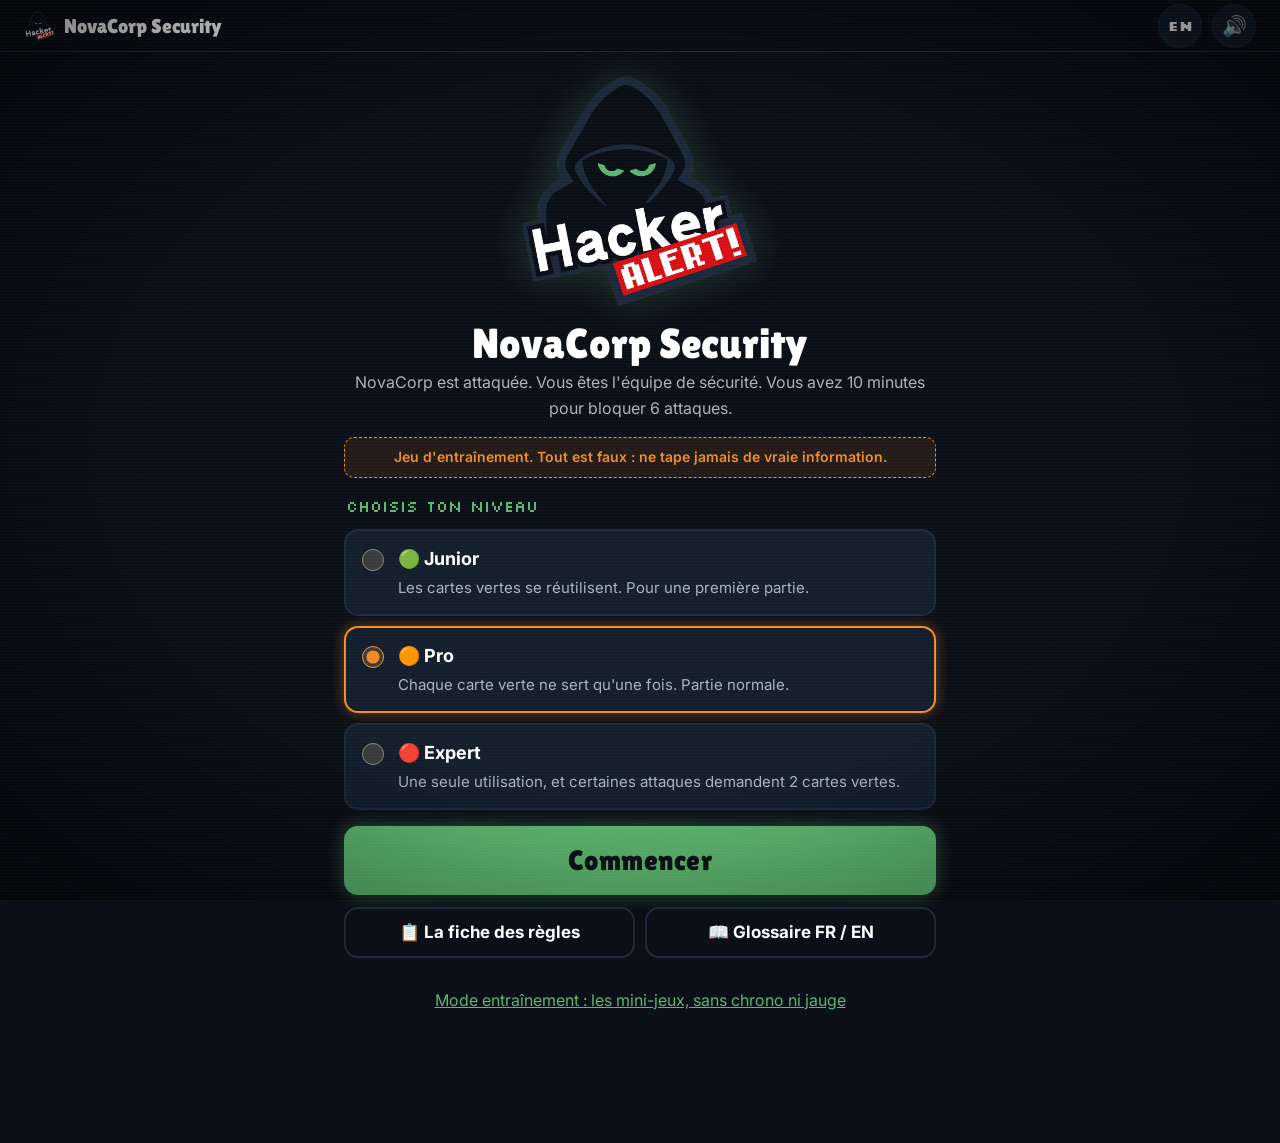
==== commit a5e87fe5: "feat: add new styles for debrief, glossary, and picker components; implement audio generation tools " ====
--- a/index.html
+++ b/index.html
@@ -15,6 +15,9 @@
 <link rel="stylesheet" href="css/app/layout.css">
 <link rel="stylesheet" href="css/app/home.css">
 <link rel="stylesheet" href="css/app/rules.css">
+<link rel="stylesheet" href="css/app/glossary.css">
+<link rel="stylesheet" href="css/app/picker.css">
+<link rel="stylesheet" href="css/app/debrief.css">
 <link rel="stylesheet" href="css/app/hud.css">
 <link rel="stylesheet" href="css/app/pad.css">
 <link rel="stylesheet" href="css/app/result.css">
@@ -53,6 +56,7 @@
   <div class="subtitle" id="subtitle" hidden aria-live="polite">
     <span class="subtitle__who">HACKER</span>
     <span class="subtitle__text"></span>
+    <button class="subtitle__replay" id="subReplay" type="button" data-i18n="voice.replay"></button>
   </div>
 
   <!-- ===== Accueil ===== -->
@@ -92,7 +96,10 @@
       <button class="btn btn--start" type="submit" data-i18n="home.start"></button>
     </form>
 
-    <button class="btn btn--ghost home__rules" type="button" data-open-rules data-i18n="home.rules"></button>
+    <div class="btn-row home__more">
+      <button class="btn btn--ghost" type="button" data-open-rules data-i18n="home.rules"></button>
+      <button class="btn btn--ghost" type="button" data-open-glossary data-i18n="home.glossary"></button>
+    </div>
     <a class="home__practice" href="?c=practice" data-i18n="home.practice"></a>
   </section>
 
@@ -100,8 +107,24 @@
   <section class="screen rules" id="screen-rules" hidden aria-labelledby="rulesTitle">
     <h1 class="rules__title" id="rulesTitle" data-i18n="rules.title"></h1>
     <div class="rules__sheet" data-i18n-html="rules.html"></div>
+    <h2 class="rules__sub" data-i18n="db.reportTitle"></h2>
+    <ul class="report" data-report-list></ul>
+    <button class="btn btn--ghost rules__glossary" type="button" data-open-glossary data-i18n="home.glossary"></button>
     <a class="rules__full" href="regles.html" data-i18n="rules.full"></a>
     <button class="btn btn--primary" id="rulesBack" type="button" data-i18n="back"></button>
+    <p class="rules__credits" data-i18n="credits.voices"></p>
+  </section>
+
+  <!-- ===== Glossaire anglais / français ===== -->
+  <section class="screen glossary" id="screen-glossary" hidden aria-labelledby="gloTitle">
+    <h1 class="glossary__title" id="gloTitle" data-i18n="glo.title"></h1>
+    <p class="glossary__intro" data-i18n="glo.intro"></p>
+    <label class="glossary__search">
+      <span class="glossary__search-label" data-i18n="glo.search"></span>
+      <input type="search" id="gloSearch" autocomplete="off" spellcheck="false">
+    </label>
+    <dl class="glossary__list" id="gloList"></dl>
+    <button class="btn btn--primary" id="gloBack" type="button" data-i18n="back"></button>
   </section>
 
   <!-- ===== Partie : pavé du maître du jeu ===== -->
@@ -126,18 +149,13 @@
         <span class="card-panel__fam" id="cpFam"></span>
         <span class="card-panel__sev" id="cpSev"></span>
       </header>
-      <p class="card-panel__real" id="cpReal" hidden data-i18n="card.real"></p>
       <p class="card-panel__text" id="cpText"></p>
-      <dl class="card-panel__answers">
-        <div class="card-panel__best"><dt data-i18n="card.best"></dt><dd id="cpBest"></dd></div>
-        <div class="card-panel__ok"><dt data-i18n="card.ok"></dt><dd id="cpOk"></dd></div>
-      </dl>
-      <p class="card-panel__expert" id="cpExpert" hidden></p>
-      <div class="verdicts">
-        <button class="verdict verdict--right" id="vRight" type="button"><span data-i18n="v.right"></span><small data-i18n="v.right.sub"></small></button>
-        <button class="verdict verdict--almost" id="vAlmost" type="button"><span data-i18n="v.almost"></span><small data-i18n="v.almost.sub"></small></button>
-        <button class="verdict verdict--wrong" id="vWrong" type="button"><span data-i18n="v.wrong"></span><small id="vWrongSub"></small></button>
-      </div>
+      <button class="hint-btn" id="cpHintBtn" type="button" hidden data-i18n="card.hintBtn"></button>
+      <p class="card-panel__hint" id="cpHint" hidden></p>
+      <p class="picker__title" id="pickTitle"></p>
+      <p class="picker__note" data-i18n="pick.note"></p>
+      <div class="picker" id="picker"></div>
+      <button class="btn btn--primary picker__validate" id="pickValidate" type="button" disabled data-i18n="pick.validate"></button>
       <button class="btn btn--ghost btn--small" id="cpBack" type="button" data-i18n="card.back"></button>
     </article>
 
@@ -150,7 +168,7 @@
       <button class="btn btn--ghost btn--small" id="qrBack" type="button" data-i18n="card.back"></button>
     </article>
 
-    <div class="game__links">
+    <div class="game__links" id="gameLinks">
       <button class="btn btn--link" type="button" data-open-rules data-i18n="game.rules"></button>
       <button class="btn btn--link" id="abandonBtn" type="button" data-i18n="game.abandon"></button>
     </div>
@@ -174,6 +192,10 @@
         <p class="result__best" id="resBest"></p>
         <p class="result__why" id="resWhy"></p>
       </div>
+      <div class="result__rule" id="resRuleBox" hidden>
+        <p class="result__rule-label" data-i18n="res.ruleLabel"></p>
+        <p class="result__rule-text" id="resRule"></p>
+      </div>
       <p class="result__note" id="resNote" hidden></p>
       <button class="btn btn--primary" id="resNext" type="button"></button>
     </div>
@@ -186,9 +208,30 @@
       <h2 class="end__title" id="endTitle"></h2>
       <p class="end__score" id="endScore"></p>
     </div>
+    <!-- Débrief pédagogique -->
+    <div class="debrief__weak" id="dbWeak" hidden>
+      <h3 class="debrief__label" data-i18n="db.weakTitle"></h3>
+      <p class="debrief__weakname" id="dbWeakName"></p>
+      <p class="debrief__rule" id="dbWeakRule"></p>
+      <p class="debrief__home" id="dbWeakHome"></p>
+    </div>
+
     <h3 class="end__recap-title" data-i18n="end.recap"></h3>
     <ol class="end__recap" id="endRecap"></ol>
-    <button class="btn btn--start" id="newGameBtn" type="button" data-i18n="end.new"></button>
+
+    <h3 class="end__recap-title" data-i18n="db.rulesTitle"></h3>
+    <ul class="debrief__rules" id="dbRules"></ul>
+
+    <h3 class="end__recap-title" data-i18n="db.talkTitle"></h3>
+    <ol class="debrief__talk" id="dbTalk"></ol>
+
+    <h3 class="end__recap-title" data-i18n="db.reportTitle"></h3>
+    <ul class="report" data-report-list></ul>
+
+    <div class="btn-row end__buttons">
+      <button class="btn btn--ghost" type="button" data-open-glossary data-i18n="home.glossary"></button>
+      <button class="btn btn--start" id="newGameBtn" type="button" data-i18n="end.new"></button>
+    </div>
   </section>
 
   <!-- ===== Entraînement ===== -->
@@ -204,6 +247,7 @@
 <script src="js/i18n.js"></script>
 <script src="js/cards.js"></script>
 <script src="js/cards-fr.js"></script>
+<script src="js/audio.js"></script>
 <script src="js/game.js"></script>
 <script src="js/minigames/common.js"></script>
 <script src="js/minigames/trap.js"></script>
--- a/css/app/layout.css
+++ b/css/app/layout.css
@@ -5,10 +5,26 @@
    Les variables (couleurs, polices) viennent de css/base.css.
    ========================================================= */
 
+/* Dans l'appli, on change d'écran d'un coup (pas de défilement doux hérité de base.css) */
+html:has(body.app) {
+  scroll-behavior: auto;
+  scroll-padding-top: 0;
+}
+
 body.app {
   min-height: 100svh;
   padding-bottom: env(safe-area-inset-bottom);
   transition: background-color .4s;
+}
+
+/* Pas de zoom quand on tape deux fois vite sur un bouton (iPhone), pas de sélection de texte */
+body.app button,
+body.app [role="button"],
+body.app .level-opt {
+  touch-action: manipulation;
+  -webkit-user-select: none;
+  user-select: none;
+  -webkit-tap-highlight-color: transparent;
 }
 
 /* ---------- Barre du haut ---------- */
@@ -278,3 +294,18 @@
     grid-template-columns: 1fr 1fr;
   }
 }
+
+/* Bouton "Réécouter" dans les sous-titres */
+.subtitle__replay {
+  min-height: 40px;
+  margin-top: 8px;
+  padding: 6px 12px;
+  border: 1px solid var(--red);
+  border-radius: 20px;
+  background: transparent;
+  color: var(--white);
+  font: inherit;
+  font-size: 14px;
+  font-weight: 600;
+  cursor: pointer;
+}
--- a/css/app/home.css
+++ b/css/app/home.css
@@ -170,3 +170,21 @@
   white-space: nowrap;
   font-size: 14px;
 }
+
+/* Fiche des règles + glossaire */
+.home__more {
+  margin-top: 12px;
+}
+
+.home__more .btn {
+  width: 100%;
+}
+
+/* Entraînement : carte rouge au hasard */
+.practice__item--cards {
+  border-color: var(--green);
+}
+
+.practice__item--cards .practice__cards {
+  font-size: 22px;
+}
--- a/css/app/rules.css
+++ b/css/app/rules.css
@@ -62,3 +62,11 @@
   padding: 10px 0;
   color: var(--green);
 }
+
+/* Crédits des voix (licences CC BY) */
+.rules__credits {
+  margin: 16px 0 0;
+  font-size: 13px;
+  color: var(--muted);
+  text-align: center;
+}
--- a/css/app/glossary.css
+++ b/css/app/glossary.css
@@ -0,0 +1,91 @@
+/* =========================================================
+   APPLI — GLOSSAIRE ANGLAIS / FRANÇAIS
+   ========================================================= */
+
+.glossary__title {
+  margin: 0 0 4px;
+  font-family: var(--font-title);
+  font-weight: 400;
+  font-size: clamp(26px, 8vw, 34px);
+  line-height: 1.1;
+}
+
+.glossary__intro {
+  margin: 0 0 14px;
+  color: var(--muted);
+}
+
+.glossary__search {
+  display: block;
+  margin-bottom: 14px;
+}
+
+.glossary__search-label {
+  display: block;
+  margin-bottom: 6px;
+  font-weight: 600;
+}
+
+.glossary__search input {
+  width: 100%;
+  min-height: 48px;
+  padding: 10px 14px;
+  border: 2px solid var(--navy);
+  border-radius: 12px;
+  background: var(--navy-2);
+  color: var(--white);
+  font: inherit;
+  font-size: 17px;
+}
+
+.glossary__search input:focus {
+  outline: none;
+  border-color: var(--green);
+}
+
+.glossary__list {
+  margin: 0 0 20px;
+  display: grid;
+  gap: 8px;
+}
+
+.glossary__item {
+  padding: 12px 14px;
+  border: 1px solid var(--navy);
+  border-left: 4px solid var(--green);
+  border-radius: 10px;
+  background: var(--navy-2);
+}
+
+.glossary__term {
+  display: flex;
+  flex-wrap: wrap;
+  align-items: baseline;
+  gap: 4px 10px;
+}
+
+.glossary__en {
+  font-weight: 700;
+  font-size: 17px;
+}
+
+.glossary__fr {
+  font-size: 15px;
+  color: var(--green);
+  font-weight: 600;
+}
+
+.glossary__fr::before {
+  content: "= ";
+  color: var(--muted);
+}
+
+.glossary__def {
+  margin: 4px 0 0;
+  color: var(--muted);
+  line-height: 1.45;
+}
+
+.glossary__empty {
+  color: var(--muted);
+}
--- a/css/app/picker.css
+++ b/css/app/picker.css
@@ -0,0 +1,147 @@
+/* =========================================================
+   APPLI — CHOIX DE LA CARTE VERTE (c'est l'appli qui juge)
+   ========================================================= */
+
+/* Indice (niveau Junior et entraînement) */
+.hint-btn {
+  min-height: 44px;
+  margin: 0 0 10px;
+  padding: 8px 14px;
+  border: 1px dashed var(--orange);
+  border-radius: 10px;
+  background: transparent;
+  color: var(--orange);
+  font: inherit;
+  font-weight: 600;
+  cursor: pointer;
+}
+
+.hint-btn[hidden],
+.card-panel__hint[hidden] {
+  display: none;
+}
+
+.card-panel__hint {
+  margin: 0 0 12px;
+  padding: 10px 14px;
+  border-radius: 10px;
+  background: rgba(242, 140, 40, .12);
+  color: var(--white);
+  font-weight: 600;
+}
+
+/* Titre et consigne */
+.picker__title {
+  margin: 4px 0 2px;
+  font-family: var(--font-title);
+  font-size: 22px;
+  line-height: 1.2;
+}
+
+.picker__note {
+  margin: 0 0 12px;
+  font-size: 14px;
+  color: var(--muted);
+}
+
+/* ---------- Grille des 13 cartes vertes ---------- */
+.picker {
+  display: grid;
+  grid-template-columns: repeat(2, 1fr);
+  gap: 8px;
+  margin-bottom: 12px;
+}
+
+.pick {
+  position: relative;
+  min-height: 64px;
+  display: flex;
+  flex-direction: column;
+  justify-content: center;
+  gap: 2px;
+  padding: 8px 10px;
+  border: 2px solid var(--green);
+  border-radius: 12px;
+  background: var(--bg);
+  color: var(--white);
+  font: inherit;
+  text-align: left;
+  cursor: pointer;
+  transition: background-color .15s, box-shadow .15s, transform .08s;
+}
+
+.pick:active:not(:disabled) {
+  transform: scale(.97);
+}
+
+.pick__main {
+  font-weight: 700;
+  font-size: 15px;
+  line-height: 1.2;
+}
+
+.pick__en {
+  font-size: 13px;
+  color: var(--muted);
+  line-height: 1.2;
+}
+
+/* Carte choisie */
+.pick[aria-pressed="true"] {
+  background: var(--green);
+  color: var(--bg);
+  box-shadow: var(--glow-green);
+}
+
+.pick[aria-pressed="true"] .pick__en {
+  color: var(--bg);
+}
+
+.pick[aria-pressed="true"]::after {
+  content: "✓";
+  position: absolute;
+  top: 6px;
+  right: 10px;
+  font-weight: 700;
+}
+
+/* "It's safe!" : toute la largeur, toujours disponible */
+.pick--safe {
+  grid-column: 1 / -1;
+  border-style: dashed;
+}
+
+/* Carte déjà jouée (Pro / Expert) */
+.pick:disabled {
+  border-color: var(--navy);
+  color: var(--muted);
+  cursor: not-allowed;
+  opacity: .55;
+}
+
+.pick:disabled .pick__main {
+  text-decoration: line-through;
+}
+
+.pick__used {
+  font-size: 12px;
+  font-family: var(--font-pixel);
+  color: var(--muted);
+}
+
+.picker__validate {
+  min-height: 56px;
+  margin-bottom: 10px;
+}
+
+.picker__validate:disabled {
+  opacity: .4;
+  box-shadow: none;
+  cursor: not-allowed;
+}
+
+@media (min-width: 560px) {
+  .picker {
+    grid-template-columns: repeat(3, 1fr);
+  }
+}
--- a/css/app/debrief.css
+++ b/css/app/debrief.css
@@ -0,0 +1,142 @@
+/* =========================================================
+   APPLI — DÉBRIEF PÉDAGOGIQUE (fin de partie, fiche des règles)
+   ========================================================= */
+
+/* Point faible */
+.debrief__weak {
+  margin: 0 0 20px;
+  padding: 16px;
+  border: 2px solid var(--orange);
+  border-radius: 14px;
+  background: var(--navy-2);
+}
+
+.debrief__weak[hidden] {
+  display: none;
+}
+
+.debrief__label {
+  margin: 0;
+  font-family: var(--font-pixel);
+  font-size: 15px;
+  color: var(--orange);
+}
+
+.debrief__weakname {
+  margin: 4px 0 8px;
+  font-family: var(--font-title);
+  font-size: 24px;
+}
+
+.debrief__rule,
+.debrief__home {
+  margin: 6px 0 0;
+  line-height: 1.45;
+}
+
+.debrief__rule {
+  font-weight: 700;
+}
+
+/* Leçon sous une attaque ratée */
+.end__lesson {
+  grid-column: 1 / -1;
+  margin: 6px 0 0;
+  padding-top: 8px;
+  border-top: 1px dashed var(--navy);
+  font-size: 15px;
+  color: var(--muted);
+  line-height: 1.45;
+}
+
+.end__lesson strong {
+  color: var(--green);
+}
+
+/* Règles d'or */
+.debrief__rules {
+  list-style: none;
+  padding: 0;
+  margin: 0 0 20px;
+  display: grid;
+  gap: 8px;
+}
+
+.debrief__ruleitem {
+  display: grid;
+  gap: 4px;
+  padding: 12px 14px;
+  border-left: 4px solid var(--green);
+  border-radius: 10px;
+  background: var(--navy-2);
+}
+
+.debrief__ruleitem strong {
+  color: var(--green);
+}
+
+.debrief__homeline {
+  color: var(--muted);
+  font-size: 15px;
+}
+
+/* Questions pour discuter */
+.debrief__talk {
+  margin: 0 0 20px;
+  padding-left: 24px;
+  display: grid;
+  gap: 6px;
+}
+
+.debrief__talk li::marker {
+  color: var(--green);
+  font-weight: 700;
+}
+
+/* Où signaler */
+.report {
+  list-style: none;
+  padding: 0;
+  margin: 0 0 20px;
+  display: grid;
+  gap: 8px;
+}
+
+.report__item {
+  display: grid;
+  gap: 2px;
+  padding: 10px 14px;
+  border: 1px solid var(--navy);
+  border-radius: 10px;
+  background: var(--navy-2);
+}
+
+.report__name {
+  font-weight: 700;
+  color: var(--white);
+}
+
+a.report__name {
+  color: var(--green);
+}
+
+.report__what {
+  color: var(--muted);
+  font-size: 15px;
+}
+
+.end__buttons {
+  margin-top: 8px;
+}
+
+.rules__sub {
+  margin: 20px 0 10px;
+  font-family: var(--font-title);
+  font-weight: 400;
+  font-size: 22px;
+}
+
+.rules__glossary {
+  width: 100%;
+  margin-bottom: 8px;
+}
--- a/css/app/result.css
+++ b/css/app/result.css
@@ -121,3 +121,30 @@
   font-size: 15px;
   text-align: left;
 }
+
+/* À retenir : la règle d'or de la famille */
+.result__rule {
+  margin: 0 0 16px;
+  padding: 12px 14px;
+  border: 2px solid var(--green);
+  border-radius: 12px;
+  background: rgba(93, 184, 112, .1);
+  text-align: left;
+}
+
+.result__rule[hidden] {
+  display: none;
+}
+
+.result__rule-label {
+  margin: 0 0 4px;
+  font-family: var(--font-pixel);
+  font-size: 14px;
+  color: var(--green);
+}
+
+.result__rule-text {
+  margin: 0;
+  font-weight: 700;
+  line-height: 1.45;
+}
--- a/css/app/mg-call.css
+++ b/css/app/mg-call.css
@@ -56,6 +56,21 @@
   color: var(--green);
 }
 
+/* Son bloqué par le téléphone (carte scannée, écran pas encore touché) */
+.call__hint {
+  margin: 6px 0 0;
+  padding: 6px 12px;
+  border: 1px dashed var(--orange);
+  border-radius: 10px;
+  color: var(--orange);
+  font-size: 15px;
+  font-weight: 600;
+}
+
+.call__hint[hidden] {
+  display: none;
+}
+
 .call__transcript {
   min-height: 0;
   margin: 10px 0 0;
@@ -96,3 +111,17 @@
   height: 26px;
   display: block;
 }
+
+/* Réécouter l'appel */
+.call__replay {
+  min-height: 44px;
+  margin-top: 10px;
+  padding: 6px 14px;
+  border: 1px solid var(--navy);
+  border-radius: 22px;
+  background: transparent;
+  color: var(--white);
+  font: inherit;
+  font-weight: 600;
+  cursor: pointer;
+}
--- a/css/app/mg-link.css
+++ b/css/app/mg-link.css
@@ -46,3 +46,16 @@
   word-break: break-all;
   text-align: center;
 }
+
+/* Phrase de contexte (QR code scanné, Wi-Fi au bureau) */
+.link__context {
+  margin: 0 0 10px;
+  font-weight: 600;
+}
+
+/* Nom de réseau Wi-Fi */
+.link__wifi {
+  font-size: 14px;
+  font-weight: 700;
+  color: #3A4558;
+}
--- a/css/app/mg-ransom.css
+++ b/css/app/mg-ransom.css
@@ -149,3 +149,26 @@
   background: none;
   color: var(--muted);
 }
+
+/* ---------- Fausse alerte virus (faux support) ---------- */
+.ransom__screen--support {
+  background: #F4F6FA;
+  border: 4px solid #E0262D;
+  color: #1A2230;
+}
+
+.ransom__ptitle {
+  font-weight: 800;
+  font-size: 22px;
+  color: #C8161D;
+}
+
+.ransom__phone {
+  margin-top: 12px !important;
+  padding: 8px 12px;
+  border-radius: 8px;
+  background: #C8161D;
+  color: #fff;
+  font-weight: 800;
+  font-size: 20px;
+}
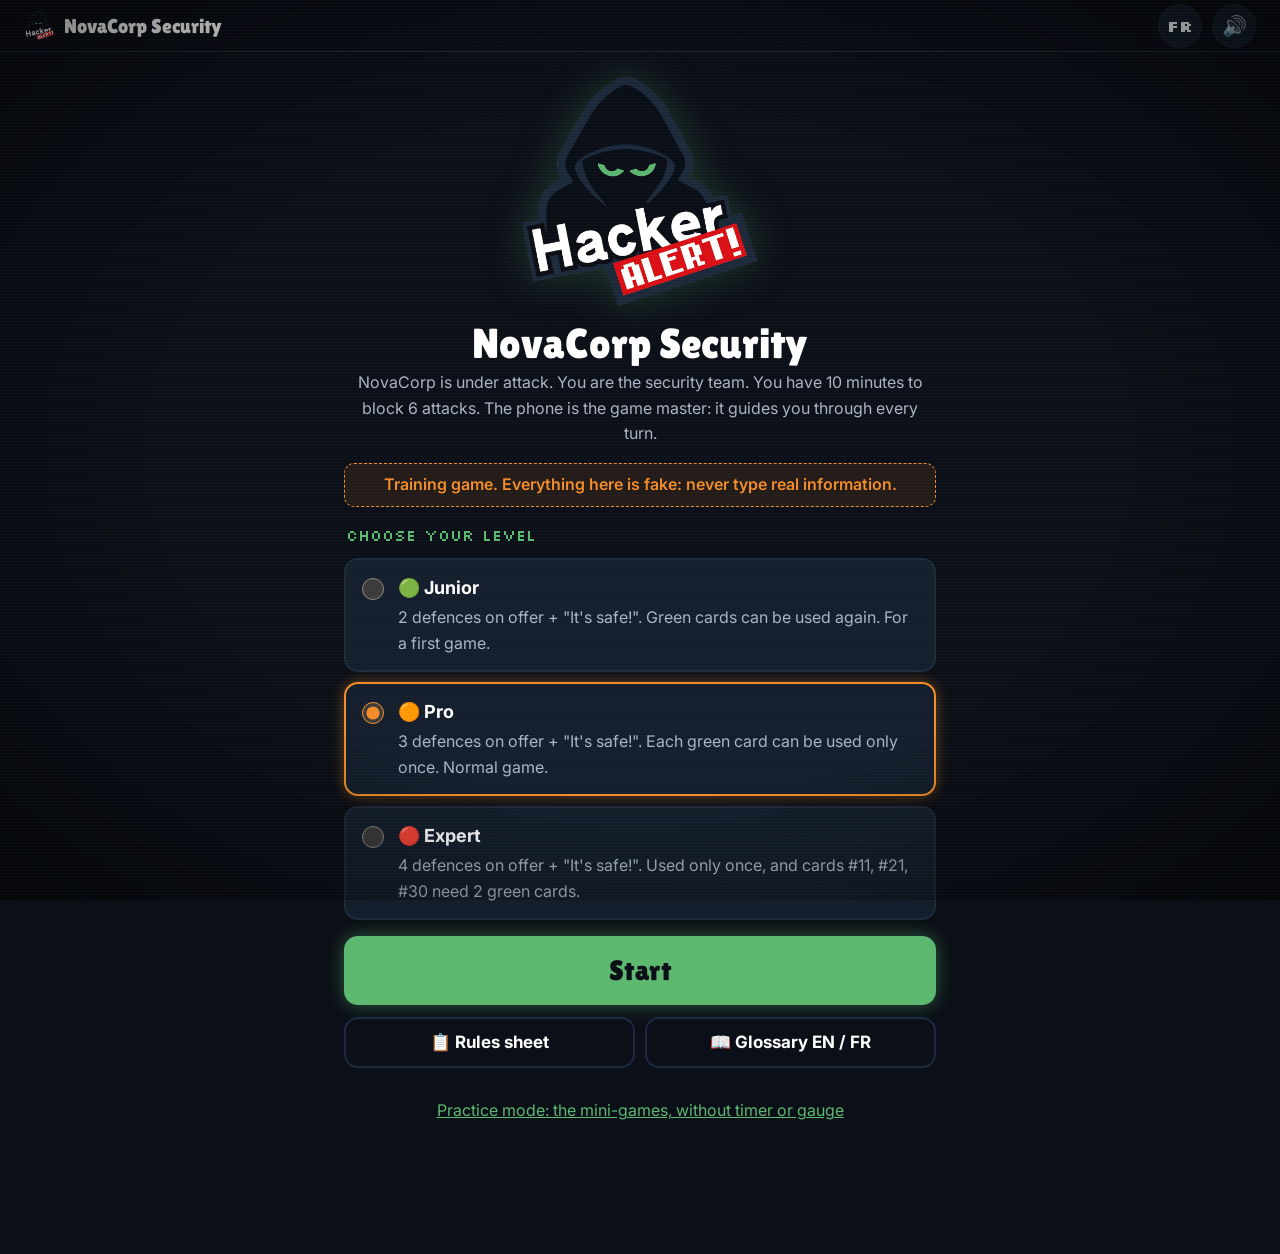
==== commit 2c75af08: "feat: le téléphone devient le maître du jeu - Nouveau déroulé d'un tour : "Attack incoming! Draw a r" ====
--- a/index.html
+++ b/index.html
@@ -1,10 +1,10 @@
 <!doctype html>
-<html lang="fr">
+<html lang="en">
 <head>
 <meta charset="utf-8">
 <meta name="viewport" content="width=device-width, initial-scale=1, viewport-fit=cover">
 <title>NovaCorp Security</title>
-<meta name="description" content="Appli du jeu Hacker Alert, le jeu de cartes coopératif de cybersécurité. Jeu d'entraînement : tout est faux.">
+<meta name="description" content="Hacker Alert companion app: the phone is the game master of the cooperative cybersecurity card game. Training game: everything is fake.">
 <meta name="theme-color" content="#0B0F17">
 <link rel="icon" href="logo.png">
 <link rel="preconnect" href="https://fonts.googleapis.com">
@@ -36,7 +36,8 @@
 <header class="topbar">
   <a class="topbar__brand" href="./"><img src="logo.png" alt="" width="32" height="32"><span class="topbar__name">NovaCorp Security</span></a>
   <span class="topbar__level" id="levelChip" hidden></span>
-  <button class="topbar__lang" id="langBtn" type="button" data-i18n="lang.switch" data-i18n-aria="lang.aria">EN</button>
+  <button class="topbar__lang" id="langBtn" type="button" data-i18n="lang.switch" data-i18n-aria="lang.aria">FR</button>
+  <button class="topbar__voice" id="musicBtn" type="button" aria-pressed="true">🎵</button>
   <button class="topbar__voice" id="voiceBtn" type="button" aria-pressed="true">🔊</button>
 </header>
 
@@ -44,7 +45,7 @@
 <div class="hud" id="hud" hidden>
   <p class="hud__timer" id="hudTimer" role="timer" data-i18n-aria="hud.time">10:00</p>
   <div class="hud__gauge">
-    <p class="hud__label" id="hudLabel">INTRUSION 0/10</p>
+    <p class="hud__label" id="hudLabel">Pawn: 0/10</p>
     <div class="hud__cells" id="hudCells" aria-hidden="true"></div>
   </div>
   <p class="hud__count"><span data-i18n="hud.attack">Attaque</span> <b id="hudCount">0/6</b></p>
@@ -127,7 +128,7 @@
     <button class="btn btn--primary" id="gloBack" type="button" data-i18n="back"></button>
   </section>
 
-  <!-- ===== Partie : pavé du maître du jeu ===== -->
+  <!-- ===== Partie : le téléphone mène le jeu (pavé de la carte rouge) ===== -->
   <section class="screen game" id="screen-game" hidden>
     <div class="pad" id="pad">
       <p class="pad__help" data-i18n="pad.help"></p>
@@ -153,9 +154,30 @@
       <button class="hint-btn" id="cpHintBtn" type="button" hidden data-i18n="card.hintBtn"></button>
       <p class="card-panel__hint" id="cpHint" hidden></p>
       <p class="picker__title" id="pickTitle"></p>
+      <!-- Les défenses proposées par le téléphone (numéro + nom) -->
+      <ul class="choices" id="gpChoices"></ul>
       <p class="picker__note" data-i18n="pick.note"></p>
-      <div class="picker" id="picker"></div>
+      <!-- Pavé pour taper le NUMÉRO de la carte verte posée sur la table -->
+      <div class="greenpad" id="greenpad">
+        <div class="greenpad__slots" id="gpSlots" aria-live="polite"></div>
+        <p class="greenpad__msg" id="gpMsg" role="status"></p>
+        <div class="pad__keys greenpad__keys" id="gpKeys">
+          <button type="button" data-key="1">1</button><button type="button" data-key="2">2</button><button type="button" data-key="3">3</button>
+          <button type="button" data-key="4">4</button><button type="button" data-key="5">5</button><button type="button" data-key="6">6</button>
+          <button type="button" data-key="7">7</button><button type="button" data-key="8">8</button><button type="button" data-key="9">9</button>
+          <button type="button" data-key="del" data-i18n-aria="pad.delete">⌫</button><button type="button" data-key="0">0</button>
+          <button type="button" data-key="ok" class="pad__ok">OK</button>
+        </div>
+      </div>
       <button class="btn btn--primary picker__validate" id="pickValidate" type="button" disabled data-i18n="pick.validate"></button>
+      <!-- Confirmation : "Card 9 · Call back to check. Confirm?" -->
+      <div class="confirm" id="gpConfirm" hidden role="alertdialog" aria-labelledby="gpConfirmText">
+        <p class="confirm__text" id="gpConfirmText"></p>
+        <div class="btn-row">
+          <button class="btn btn--primary" id="gpYes" type="button" data-i18n="pick.confirm"></button>
+          <button class="btn btn--ghost" id="gpNo" type="button" data-i18n="back"></button>
+        </div>
+      </div>
       <button class="btn btn--ghost btn--small" id="cpBack" type="button" data-i18n="card.back"></button>
     </article>
 
@@ -185,6 +207,8 @@
     <div class="result__box" id="resBox">
       <p class="result__icon" id="resIcon" aria-hidden="true"></p>
       <h2 class="result__title" id="resTitle"></h2>
+      <!-- Ce qu'il faut faire avec le pion papier, en très gros -->
+      <p class="result__pawn" id="resPawn" hidden></p>
       <p class="result__summary" id="resSummary"></p>
       <ul class="result__calc" id="resCalc"></ul>
       <p class="result__gauge" id="resGauge"></p>
@@ -192,6 +216,7 @@
         <p class="result__best" id="resBest"></p>
         <p class="result__why" id="resWhy"></p>
       </div>
+      <p class="result__flip" id="resFlip" hidden></p>
       <div class="result__rule" id="resRuleBox" hidden>
         <p class="result__rule-label" data-i18n="res.ruleLabel"></p>
         <p class="result__rule-text" id="resRule"></p>
--- a/css/app/layout.css
+++ b/css/app/layout.css
@@ -73,7 +73,7 @@
   border: 1px solid var(--navy);
   border-radius: 6px;
   font-family: var(--font-pixel);
-  font-size: 14px;
+  font-size: 16px;
   color: var(--muted);
 }
 
@@ -89,7 +89,7 @@
   color: var(--white);
   font-family: var(--font-pixel);
   font-weight: 700;
-  font-size: 14px;
+  font-size: 16px;
   cursor: pointer;
 }
 
@@ -169,7 +169,7 @@
 
 .btn--small {
   min-height: 44px;
-  font-size: 15px;
+  font-size: 16px;
   font-weight: 600;
 }
 
@@ -182,7 +182,7 @@
   background: none;
   color: var(--muted);
   font: inherit;
-  font-size: 15px;
+  font-size: 16px;
   text-decoration: underline;
   cursor: pointer;
 }
@@ -214,7 +214,7 @@
   border-radius: 10px;
   background: rgba(242, 140, 40, .1);
   color: var(--orange);
-  font-size: 14px;
+  font-size: 16px;
   font-weight: 600;
   text-align: center;
 }
@@ -238,7 +238,7 @@
   display: block;
   font-family: var(--font-pixel);
   font-weight: 700;
-  font-size: 14px;
+  font-size: 16px;
   color: var(--red-text);
 }
 
@@ -297,7 +297,7 @@
 
 /* Bouton "Réécouter" dans les sous-titres */
 .subtitle__replay {
-  min-height: 40px;
+  min-height: 44px;
   margin-top: 8px;
   padding: 6px 12px;
   border: 1px solid var(--red);
@@ -305,7 +305,12 @@
   background: transparent;
   color: var(--white);
   font: inherit;
-  font-size: 14px;
+  font-size: 16px;
   font-weight: 600;
   cursor: pointer;
 }
+
+/* Bouton musique coupée : barré */
+.topbar__voice#musicBtn[aria-pressed="false"] {
+  text-decoration: line-through;
+}
--- a/css/app/home.css
+++ b/css/app/home.css
@@ -96,7 +96,7 @@
 
 .level-opt__text {
   color: var(--muted);
-  font-size: 15px;
+  font-size: 16px;
 }
 
 .level-opt:has(input:checked) {
@@ -157,7 +157,7 @@
 
 .practice__cards {
   font-family: var(--font-pixel);
-  font-size: 14px;
+  font-size: 16px;
   color: var(--red-text);
 }
 
@@ -168,7 +168,7 @@
 
 .practice__sev {
   white-space: nowrap;
-  font-size: 14px;
+  font-size: 16px;
 }
 
 /* Fiche des règles + glossaire */
--- a/css/app/rules.css
+++ b/css/app/rules.css
@@ -26,7 +26,7 @@
   margin: 18px 0 6px;
   font-family: var(--font-pixel);
   font-weight: 700;
-  font-size: 15px;
+  font-size: 16px;
   color: var(--green);
   text-transform: uppercase;
 }
@@ -66,7 +66,7 @@
 /* Crédits des voix (licences CC BY) */
 .rules__credits {
   margin: 16px 0 0;
-  font-size: 13px;
+  font-size: 16px;
   color: var(--muted);
   text-align: center;
 }
--- a/css/app/glossary.css
+++ b/css/app/glossary.css
@@ -70,7 +70,7 @@
 }
 
 .glossary__fr {
-  font-size: 15px;
+  font-size: 16px;
   color: var(--green);
   font-weight: 600;
 }
--- a/css/app/picker.css
+++ b/css/app/picker.css
@@ -1,5 +1,7 @@
 /* =========================================================
-   APPLI — CHOIX DE LA CARTE VERTE (c'est l'appli qui juge)
+   APPLI — NUMÉRO DE LA CARTE VERTE (c'est l'appli qui juge)
+   L'appli n'affiche jamais les noms des cartes vertes :
+   on tape le numéro imprimé sur la carte papier.
    ========================================================= */
 
 /* Indice (niveau Junior et entraînement) */
@@ -40,93 +42,69 @@
 
 .picker__note {
   margin: 0 0 12px;
-  font-size: 14px;
+  font-size: 16px;
   color: var(--muted);
 }
 
-/* ---------- Grille des 13 cartes vertes ---------- */
-.picker {
-  display: grid;
-  grid-template-columns: repeat(2, 1fr);
-  gap: 8px;
+/* ---------- Pavé : numéro de la carte verte ---------- */
+.greenpad {
   margin-bottom: 12px;
 }
 
-.pick {
-  position: relative;
-  min-height: 64px;
+.greenpad__slots {
   display: flex;
-  flex-direction: column;
   justify-content: center;
-  gap: 2px;
-  padding: 8px 10px;
-  border: 2px solid var(--green);
-  border-radius: 12px;
-  background: var(--bg);
-  color: var(--white);
-  font: inherit;
-  text-align: left;
-  cursor: pointer;
-  transition: background-color .15s, box-shadow .15s, transform .08s;
+  gap: 10px;
+  margin-bottom: 6px;
 }
 
-.pick:active:not(:disabled) {
-  transform: scale(.97);
+/* Une case = une carte verte (2 cases en Expert pour #11, #21, #30) */
+.greenpad__slot {
+  min-width: 120px;
+  display: inline-flex;
+  align-items: baseline;
+  justify-content: center;
+  gap: 4px;
+  padding: 8px 14px;
+  border: 2px solid var(--navy);
+  border-radius: 14px;
+  background: var(--bg);
+  font-family: var(--font-pixel);
+  font-weight: 700;
 }
 
-.pick__main {
-  font-weight: 700;
-  font-size: 15px;
-  line-height: 1.2;
-}
-
-.pick__en {
-  font-size: 13px;
-  color: var(--muted);
-  line-height: 1.2;
-}
-
-/* Carte choisie */
-.pick[aria-pressed="true"] {
-  background: var(--green);
-  color: var(--bg);
+.greenpad__slot.is-active {
+  border-color: var(--green);
   box-shadow: var(--glow-green);
 }
 
-.pick[aria-pressed="true"] .pick__en {
-  color: var(--bg);
+.greenpad__slot.is-ok {
+  background: rgba(93, 184, 112, .15);
 }
 
-.pick[aria-pressed="true"]::after {
-  content: "✓";
-  position: absolute;
-  top: 6px;
-  right: 10px;
-  font-weight: 700;
+.greenpad__hash {
+  font-size: 18px;
+  color: var(--green);
 }
 
-/* "It's safe!" : toute la largeur, toujours disponible */
-.pick--safe {
-  grid-column: 1 / -1;
-  border-style: dashed;
+.greenpad__num {
+  font-size: 40px;
+  line-height: 1.1;
+  color: var(--white);
 }
 
-/* Carte déjà jouée (Pro / Expert) */
-.pick:disabled {
-  border-color: var(--navy);
-  color: var(--muted);
-  cursor: not-allowed;
-  opacity: .55;
+.greenpad__msg {
+  min-height: 22px;
+  margin: 0 0 8px;
+  color: var(--orange);
+  font-weight: 600;
+  text-align: center;
 }
 
-.pick:disabled .pick__main {
-  text-decoration: line-through;
-}
-
-.pick__used {
-  font-size: 12px;
-  font-family: var(--font-pixel);
-  color: var(--muted);
+/* Les touches reprennent le style du pavé (.pad__keys), en vert */
+.greenpad__keys button {
+  min-height: 54px;
+  border-color: rgba(93, 184, 112, .45);
 }
 
 .picker__validate {
@@ -140,8 +118,68 @@
   cursor: not-allowed;
 }
 
-@media (min-width: 560px) {
-  .picker {
-    grid-template-columns: repeat(3, 1fr);
-  }
+/* ---------- Les défenses proposées par le téléphone (numéro + nom) ---------- */
+.choices {
+  list-style: none;
+  margin: 0 0 12px;
+  padding: 0;
+  display: grid;
+  grid-template-columns: repeat(auto-fill, minmax(140px, 1fr));
+  gap: 8px;
 }
+
+.choice {
+  display: flex;
+  align-items: center;
+  gap: 10px;
+  min-height: 56px;
+  padding: 8px 12px;
+  border: 2px solid var(--green);
+  border-radius: 12px;
+  background: rgba(93, 184, 112, .1);
+}
+
+.choice--safe {
+  border-style: dashed;
+}
+
+.choice__num {
+  flex: none;
+  min-width: 36px;
+  font-family: var(--font-pixel);
+  font-weight: 700;
+  font-size: 28px;
+  line-height: 1;
+  color: var(--green);
+  text-align: center;
+}
+
+.choice__name {
+  font-weight: 600;
+  font-size: 16px;
+  line-height: 1.25;
+}
+
+/* ---------- Confirmation : "Card 9 · Call back to check. Confirm?" ---------- */
+.confirm {
+  margin: 0 0 12px;
+  padding: 16px;
+  border: 2px solid var(--green);
+  border-radius: 14px;
+  background: var(--bg);
+  box-shadow: var(--glow-green);
+  text-align: center;
+}
+
+.confirm[hidden],
+.greenpad[hidden],
+.picker__validate[hidden] {
+  display: none;
+}
+
+.confirm__text {
+  margin: 0 0 12px;
+  font-family: var(--font-title);
+  font-size: 22px;
+  line-height: 1.25;
+}
--- a/css/app/debrief.css
+++ b/css/app/debrief.css
@@ -18,7 +18,7 @@
 .debrief__label {
   margin: 0;
   font-family: var(--font-pixel);
-  font-size: 15px;
+  font-size: 16px;
   color: var(--orange);
 }
 
@@ -44,7 +44,7 @@
   margin: 6px 0 0;
   padding-top: 8px;
   border-top: 1px dashed var(--navy);
-  font-size: 15px;
+  font-size: 16px;
   color: var(--muted);
   line-height: 1.45;
 }
@@ -77,7 +77,7 @@
 
 .debrief__homeline {
   color: var(--muted);
-  font-size: 15px;
+  font-size: 16px;
 }
 
 /* Questions pour discuter */
@@ -122,7 +122,7 @@
 
 .report__what {
   color: var(--muted);
-  font-size: 15px;
+  font-size: 16px;
 }
 
 .end__buttons {
--- a/css/app/hud.css
+++ b/css/app/hud.css
@@ -38,7 +38,7 @@
 .hud__label {
   margin: 0 0 4px;
   font-family: var(--font-pixel);
-  font-size: 13px;
+  font-size: 16px;
   color: var(--muted);
 }
 
@@ -79,7 +79,7 @@
 /* Compteur d'attaques */
 .hud__count {
   margin: 0;
-  font-size: 14px;
+  font-size: 16px;
   color: var(--muted);
   text-align: center;
   line-height: 1.2;
--- a/css/app/pad.css
+++ b/css/app/pad.css
@@ -98,7 +98,7 @@
   padding: 2px 8px;
   border: 1px solid var(--navy);
   border-radius: 6px;
-  font-size: 14px;
+  font-size: 16px;
   color: var(--muted);
 }
 
@@ -115,7 +115,7 @@
   background: rgba(93, 184, 112, .15);
   color: var(--green);
   font-weight: 700;
-  font-size: 14px;
+  font-size: 16px;
 }
 
 .card-panel__real[hidden] {
@@ -146,7 +146,7 @@
 
 .card-panel__answers dt {
   font-family: var(--font-pixel);
-  font-size: 14px;
+  font-size: 16px;
   padding-top: 2px;
 }
 
@@ -165,7 +165,7 @@
 
 .card-panel__expert {
   margin: 0 0 12px;
-  font-size: 15px;
+  font-size: 16px;
   color: var(--red-text);
   font-weight: 600;
 }
@@ -196,7 +196,7 @@
 
 .verdict small {
   font-weight: 400;
-  font-size: 14px;
+  font-size: 16px;
   color: var(--muted);
 }
 
@@ -236,7 +236,7 @@
 .qr-panel__tag {
   margin: 0;
   font-family: var(--font-pixel);
-  font-size: 14px;
+  font-size: 16px;
   color: var(--red-text);
 }
 
--- a/css/app/result.css
+++ b/css/app/result.css
@@ -118,7 +118,7 @@
   border: 1px dashed var(--orange);
   border-radius: 10px;
   color: var(--orange);
-  font-size: 15px;
+  font-size: 16px;
   text-align: left;
 }
 
@@ -139,7 +139,7 @@
 .result__rule-label {
   margin: 0 0 4px;
   font-family: var(--font-pixel);
-  font-size: 14px;
+  font-size: 16px;
   color: var(--green);
 }
 
@@ -148,3 +148,33 @@
   font-weight: 700;
   line-height: 1.45;
 }
+
+/* ---------- Le pion papier, en très gros ---------- */
+.result__pawn {
+  margin: 6px 0 14px;
+  padding: 12px;
+  border-radius: 12px;
+  background: var(--bg);
+  font-family: var(--font-title);
+  font-size: clamp(28px, 8.5vw, 40px);
+  line-height: 1.15;
+  color: var(--green);
+}
+
+.result__pawn.is-move {
+  color: var(--white);
+  border: 3px solid var(--r);
+}
+
+.result__pawn[hidden],
+.result__flip[hidden] {
+  display: none;
+}
+
+.result__flip {
+  margin: 0 0 12px;
+  padding: 10px 12px;
+  border: 1px dashed var(--muted);
+  border-radius: 10px;
+  font-weight: 700;
+}
--- a/css/app/end.css
+++ b/css/app/end.css
@@ -121,7 +121,7 @@
 }
 
 .end__verdict {
-  font-size: 14px;
+  font-size: 16px;
   color: var(--muted);
 }
 
--- a/css/app/minigames.css
+++ b/css/app/minigames.css
@@ -14,7 +14,7 @@
 .mg-head__cards {
   margin: 0;
   font-family: var(--font-pixel);
-  font-size: 14px;
+  font-size: 16px;
   color: var(--red-text);
 }
 
--- a/css/app/mg-trap.css
+++ b/css/app/mg-trap.css
@@ -23,7 +23,7 @@
 }
 
 .trap__from {
-  font-size: 15px;
+  font-size: 16px;
   word-break: break-word;
 }
 
@@ -53,7 +53,7 @@
   margin: 0 0 8px;
   font-weight: 700;
   text-align: center;
-  font-size: 15px;
+  font-size: 16px;
 }
 
 .trap__bubble {
@@ -119,7 +119,9 @@
 
 .trap__msg--sms .trap__link {
   min-height: 0;
-  padding: 0;
+  /* lien dans le texte du SMS : zone de toucher de 44 px sans changer la ligne */
+  padding: 12px 0;
+  margin: -12px 0;
   background: none;
   color: #1F5FA0;
   text-decoration: underline;
@@ -131,7 +133,7 @@
   border-radius: 8px;
   background: #1A2230;
   color: #fff;
-  font-size: 14px;
+  font-size: 16px;
   word-break: break-all;
 }
 
--- a/css/app/mg-password.css
+++ b/css/app/mg-password.css
@@ -15,7 +15,7 @@
 
 .pw__from {
   margin: 0;
-  font-size: 15px;
+  font-size: 16px;
   word-break: break-word;
 }
 
@@ -90,5 +90,5 @@
 .pw__goal {
   margin: 0 0 14px;
   color: var(--muted);
-  font-size: 15px;
+  font-size: 16px;
 }
--- a/css/app/mg-call.css
+++ b/css/app/mg-call.css
@@ -52,7 +52,7 @@
 .call__status {
   margin: 4px 0 0;
   font-family: var(--font-pixel);
-  font-size: 14px;
+  font-size: 16px;
   color: var(--green);
 }
 
@@ -63,7 +63,7 @@
   border: 1px dashed var(--orange);
   border-radius: 10px;
   color: var(--orange);
-  font-size: 15px;
+  font-size: 16px;
   font-weight: 600;
 }
 
--- a/css/app/mg-link.css
+++ b/css/app/mg-link.css
@@ -55,7 +55,7 @@
 
 /* Nom de réseau Wi-Fi */
 .link__wifi {
-  font-size: 14px;
+  font-size: 16px;
   font-weight: 700;
   color: #3A4558;
 }
--- a/css/app/mg-desk.css
+++ b/css/app/mg-desk.css
@@ -5,7 +5,7 @@
 .desk__title {
   margin: 0 0 8px;
   font-family: var(--font-pixel);
-  font-size: 14px;
+  font-size: 16px;
   color: var(--muted);
 }
 
--- a/css/app/mg-ransom.css
+++ b/css/app/mg-ransom.css
@@ -47,7 +47,7 @@
 
 .ransom__small {
   margin-top: 6px !important;
-  font-size: 14px;
+  font-size: 16px;
 }
 
 /* ---------- Vrai message NovaCorp ---------- */
@@ -82,7 +82,7 @@
 .ransom__pct {
   display: block;
   margin-top: 6px;
-  font-size: 14px;
+  font-size: 16px;
   color: #3A4558;
   text-align: right;
 }
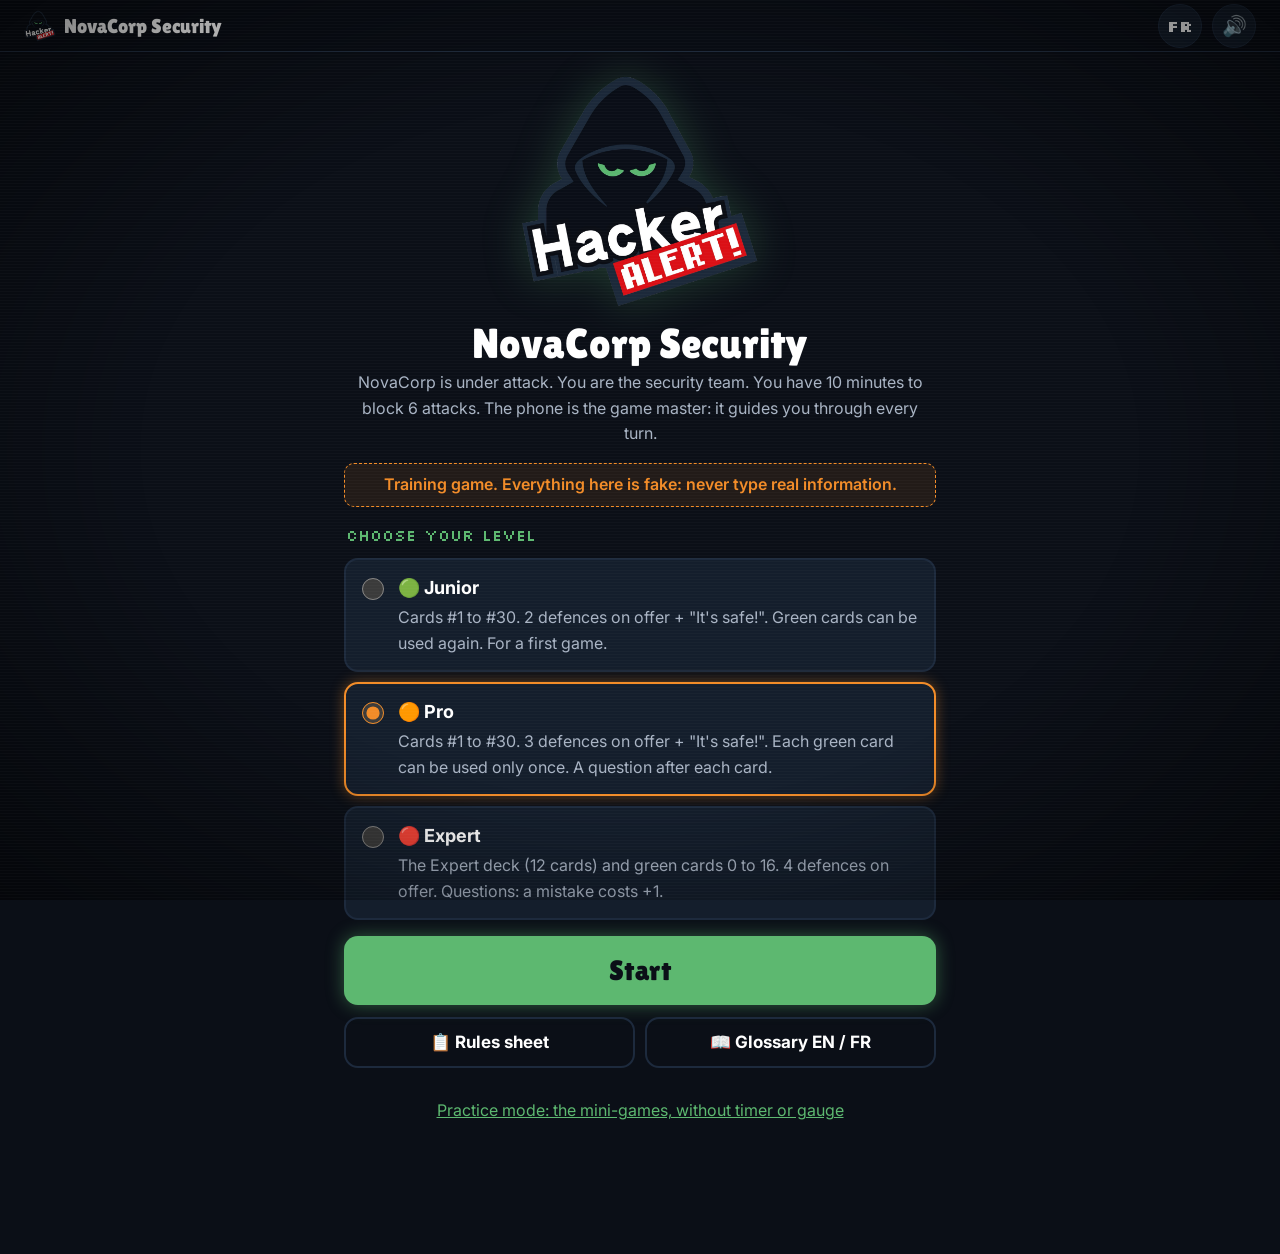
==== commit a75bf2ff: "feat: mode Expert, questions au dos des cartes, voix anglaise uniquement - Paquet Expert (#31-#39 + " ====
--- a/index.html
+++ b/index.html
@@ -21,6 +21,7 @@
 <link rel="stylesheet" href="css/app/hud.css">
 <link rel="stylesheet" href="css/app/pad.css">
 <link rel="stylesheet" href="css/app/result.css">
+<link rel="stylesheet" href="css/app/question.css">
 <link rel="stylesheet" href="css/app/end.css">
 <link rel="stylesheet" href="css/app/minigames.css">
 <link rel="stylesheet" href="css/app/mg-trap.css">
@@ -150,7 +151,11 @@
         <span class="card-panel__fam" id="cpFam"></span>
         <span class="card-panel__sev" id="cpSev"></span>
       </header>
-      <p class="card-panel__text" id="cpText"></p>
+      <h2 class="card-panel__title" id="cpTitle"></h2>
+      <!-- La situation se lit sur la carte papier, à voix haute : le texte est caché -->
+      <p class="card-panel__read" id="cpRead"></p>
+      <button class="btn btn--ghost btn--small card-panel__show" id="cpShowText" type="button" data-i18n="card.showText"></button>
+      <p class="card-panel__text" id="cpText" hidden></p>
       <button class="hint-btn" id="cpHintBtn" type="button" hidden data-i18n="card.hintBtn"></button>
       <p class="card-panel__hint" id="cpHint" hidden></p>
       <p class="picker__title" id="pickTitle"></p>
@@ -181,7 +186,7 @@
       <button class="btn btn--ghost btn--small" id="cpBack" type="button" data-i18n="card.back"></button>
     </article>
 
-    <!-- Carte QR -->
+    <!-- Carte mini-jeu (#1, #2, #7, #8, #13, #14, #19, #20, #25, #26) -->
     <article class="qr-panel" id="qrPanel" hidden aria-live="polite">
       <p class="qr-panel__tag" data-i18n="qr.tag"></p>
       <h2 class="qr-panel__name" id="qrName"></h2>
@@ -220,6 +225,7 @@
       <div class="result__rule" id="resRuleBox" hidden>
         <p class="result__rule-label" data-i18n="res.ruleLabel"></p>
         <p class="result__rule-text" id="resRule"></p>
+        <p class="result__rule-text result__rule-text--green" id="resRule2" hidden></p>
       </div>
       <p class="result__note" id="resNote" hidden></p>
       <button class="btn btn--primary" id="resNext" type="button"></button>
@@ -272,6 +278,7 @@
 <script src="js/i18n.js"></script>
 <script src="js/cards.js"></script>
 <script src="js/cards-fr.js"></script>
+<script src="js/questions.js"></script>
 <script src="js/audio.js"></script>
 <script src="js/game.js"></script>
 <script src="js/minigames/common.js"></script>
--- a/css/app/picker.css
+++ b/css/app/picker.css
@@ -119,18 +119,20 @@
 }
 
 /* ---------- Les défenses proposées par le téléphone (numéro + nom) ---------- */
+/* Seulement le numéro : le nom se lit sur la carte papier */
 .choices {
   list-style: none;
   margin: 0 0 12px;
   padding: 0;
   display: grid;
-  grid-template-columns: repeat(auto-fill, minmax(140px, 1fr));
+  grid-template-columns: repeat(auto-fill, minmax(64px, 1fr));
   gap: 8px;
 }
 
 .choice {
   display: flex;
   align-items: center;
+  justify-content: center;
   gap: 10px;
   min-height: 56px;
   padding: 8px 12px;
@@ -148,7 +150,7 @@
   min-width: 36px;
   font-family: var(--font-pixel);
   font-weight: 700;
-  font-size: 28px;
+  font-size: 34px;
   line-height: 1;
   color: var(--green);
   text-align: center;
--- a/css/app/pad.css
+++ b/css/app/pad.css
@@ -119,6 +119,18 @@
 }
 
 .card-panel__real[hidden] {
+  display: none;
+}
+
+.card-panel__title {
+  margin: 12px 0 0;
+  font-family: var(--font-title);
+  font-weight: 400;
+  font-size: 26px;
+  line-height: 1.15;
+}
+
+.card-panel__title:empty {
   display: none;
 }
 
--- a/css/app/question.css
+++ b/css/app/question.css
@@ -0,0 +1,35 @@
+/* =========================================================
+   APPLI — CARTE ROUGE (texte caché) ET RÈGLE D'OR EXPERT
+   La question de suivi est au dos de la carte : on y répond avec une
+   carte verte, sur le même écran que les attaques.
+   ========================================================= */
+
+/* ---------- Carte rouge : texte caché, lu sur le papier ---------- */
+.card-panel__read {
+  margin: 10px 0;
+  font-weight: 600;
+  color: var(--muted);
+}
+
+.card-panel__show {
+  margin: 0 0 12px;
+}
+
+.card-panel__text[hidden],
+.card-panel__show[hidden] {
+  display: none;
+}
+
+.result__rule-text--green {
+  margin-top: 8px;
+  color: var(--green);
+}
+
+.result__rule-text--green[hidden] {
+  display: none;
+}
+
+/* Un bouton caché reste caché (ex : "Wrong number? Back" pendant une question) */
+.btn[hidden] {
+  display: none;
+}
